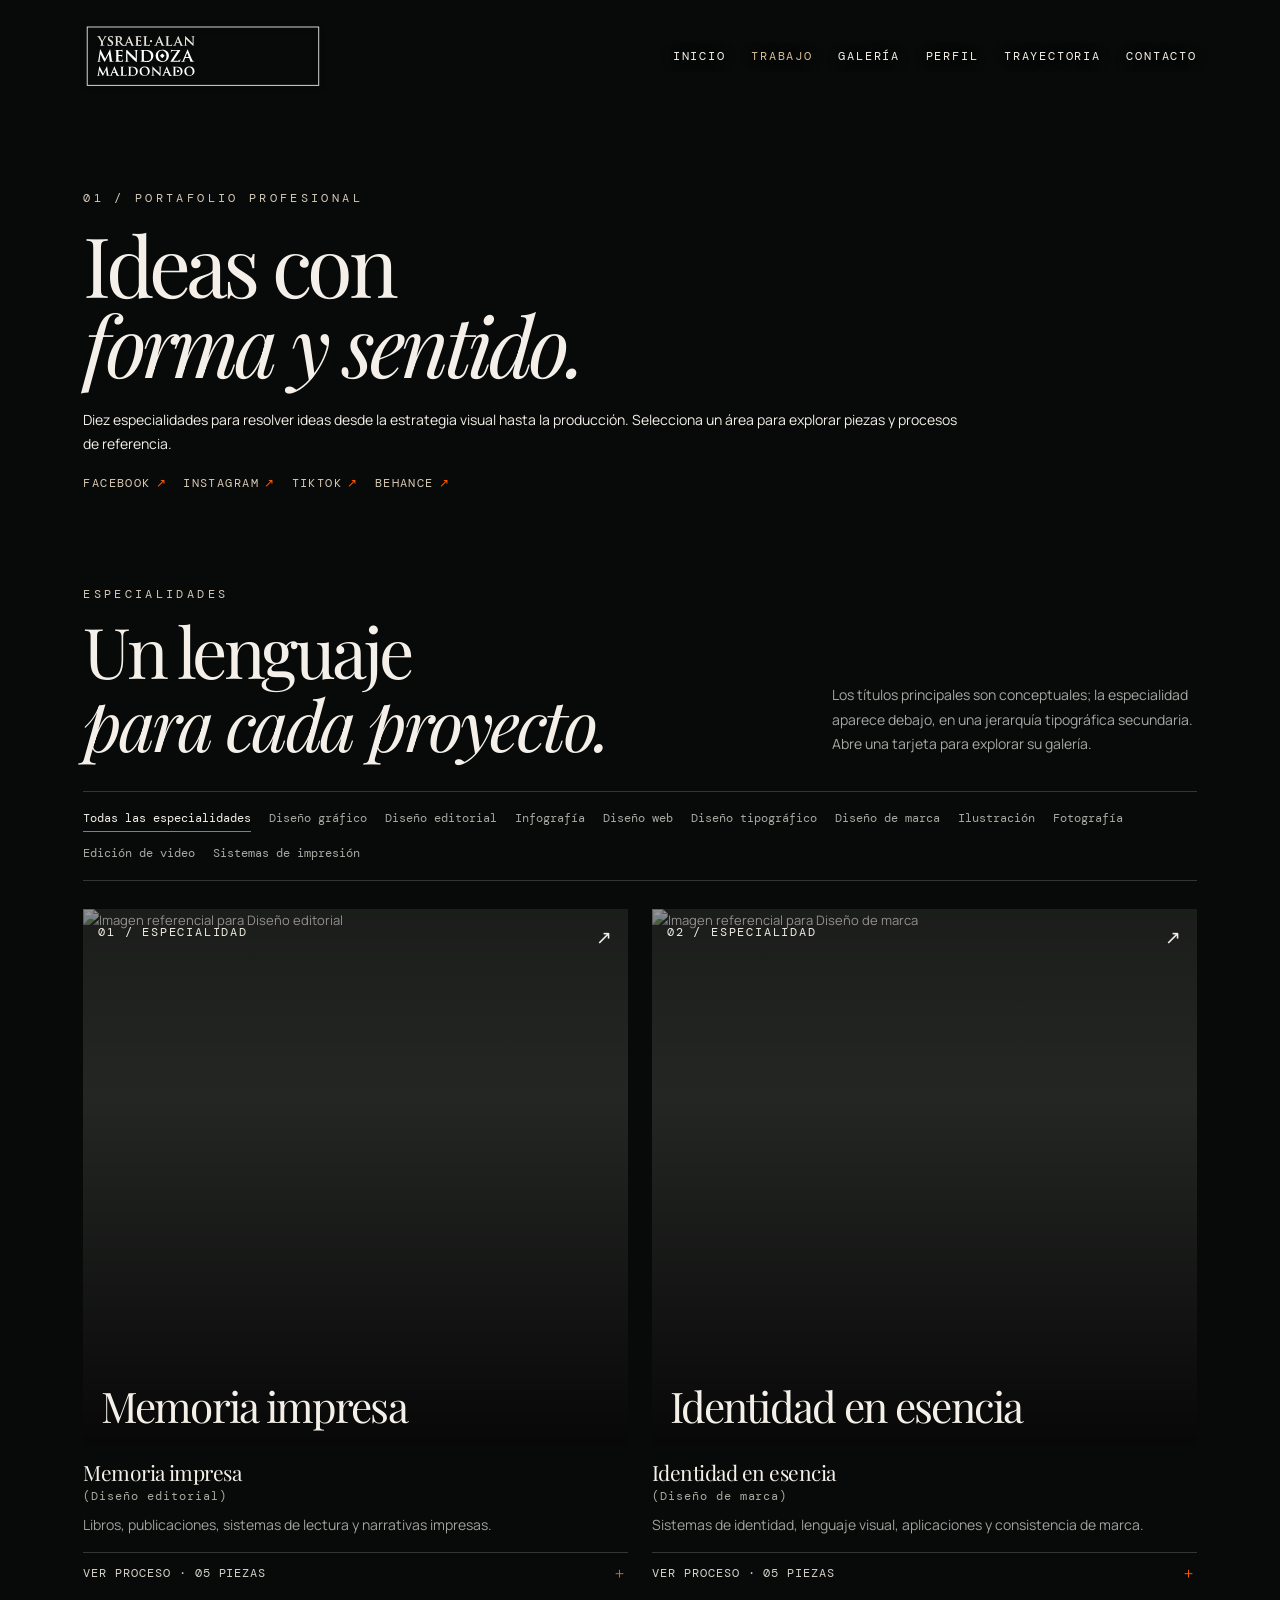
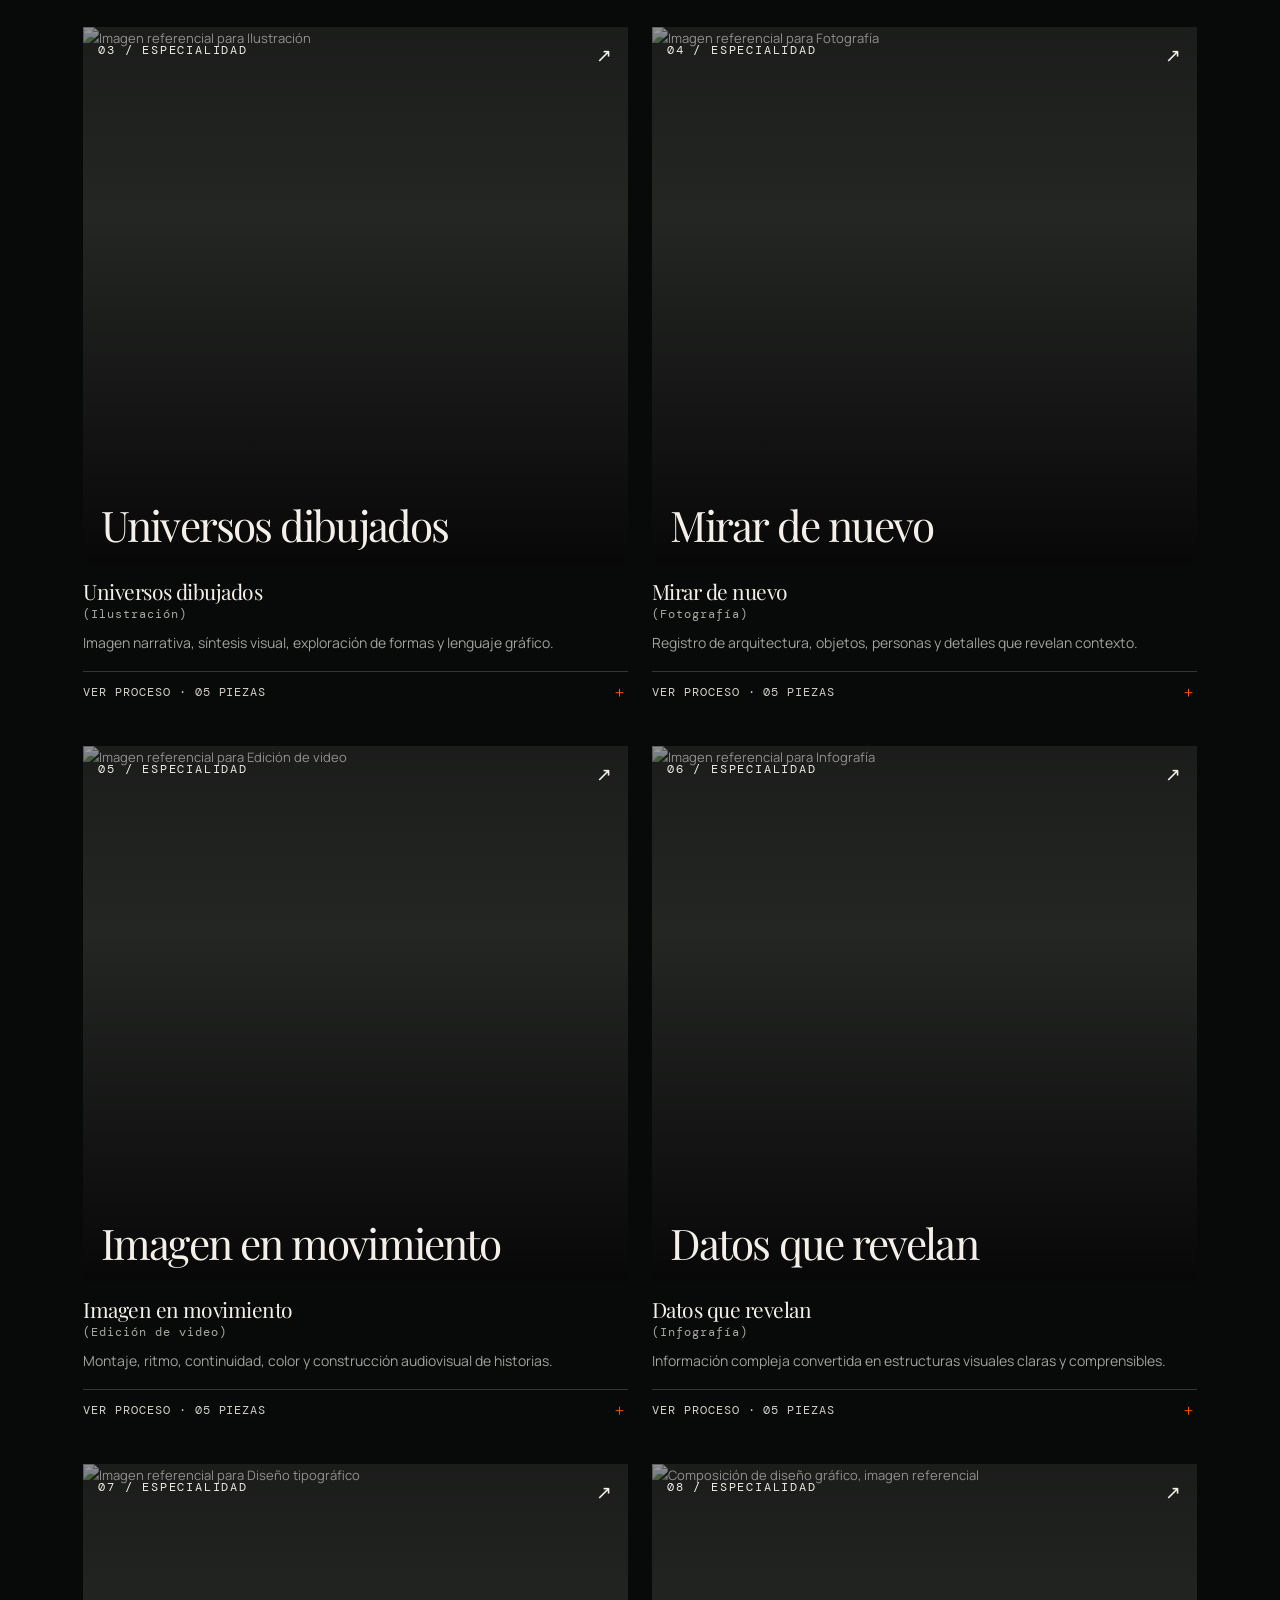
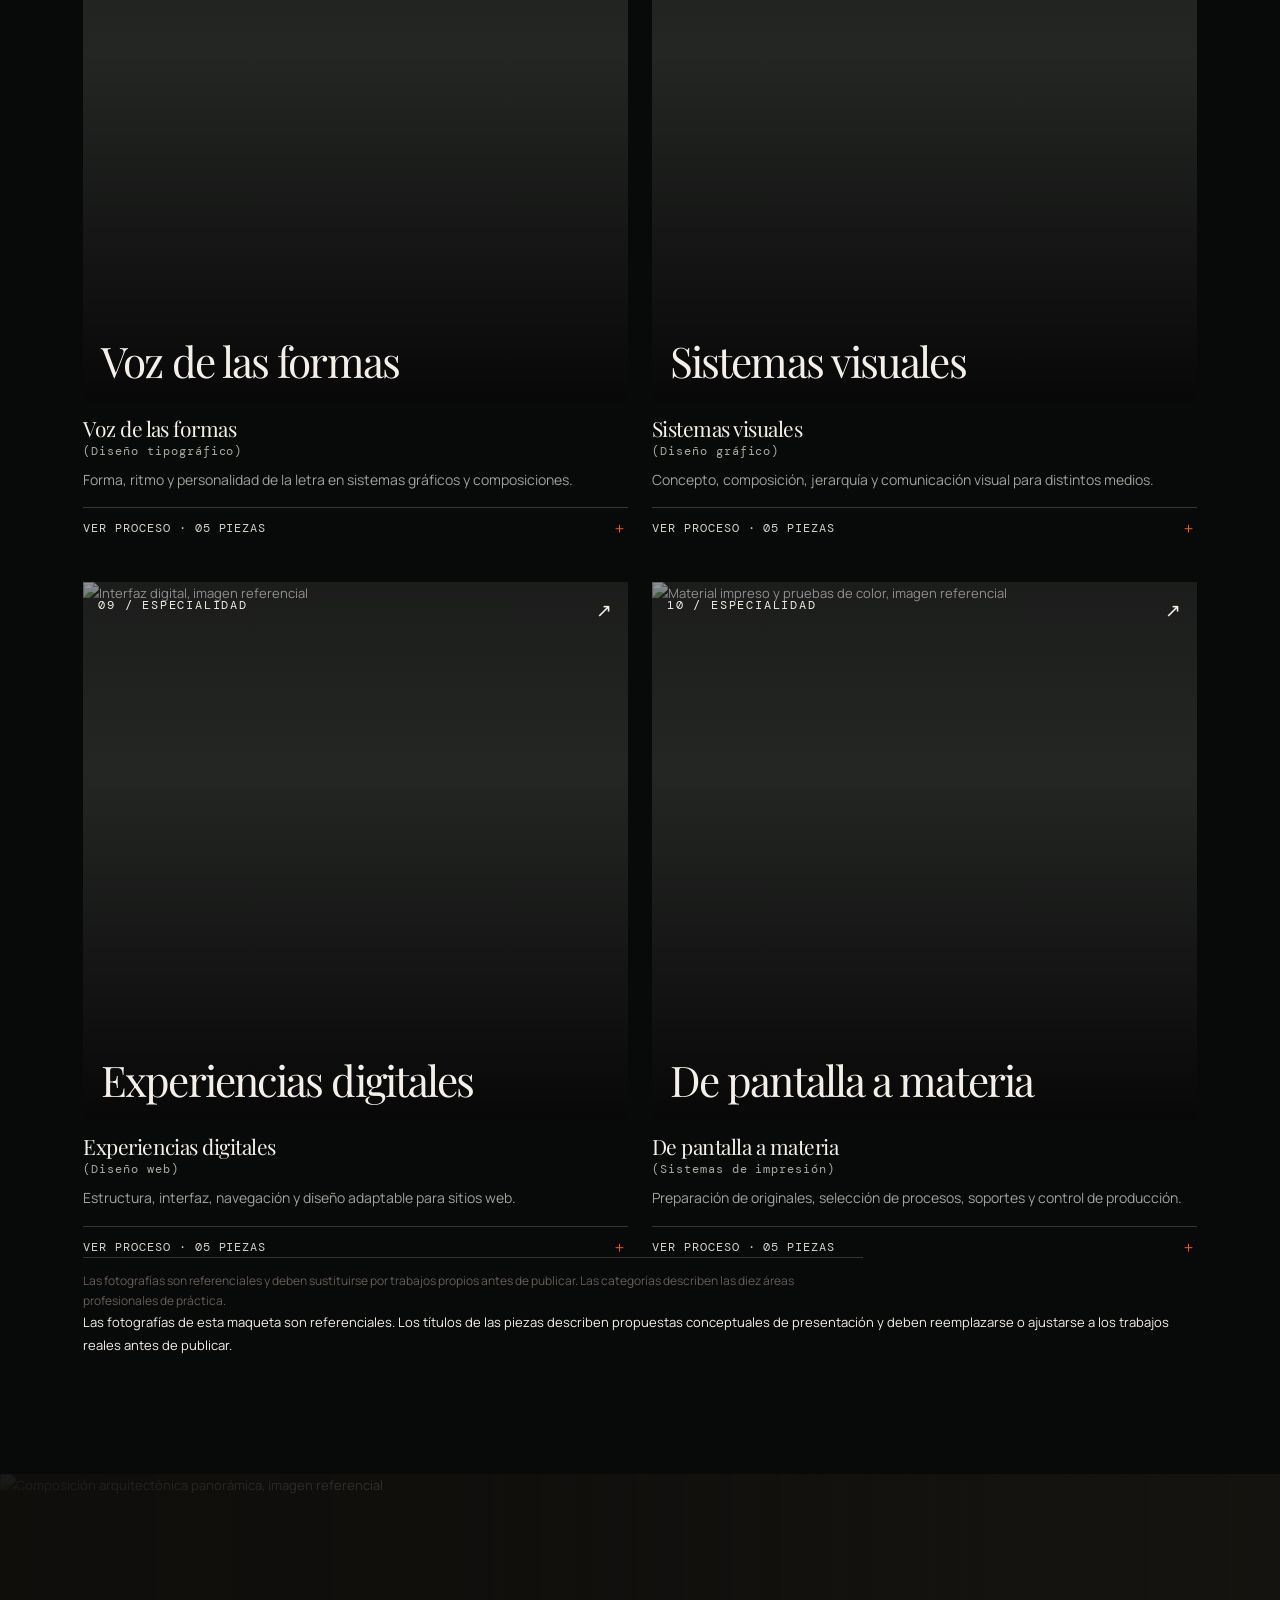
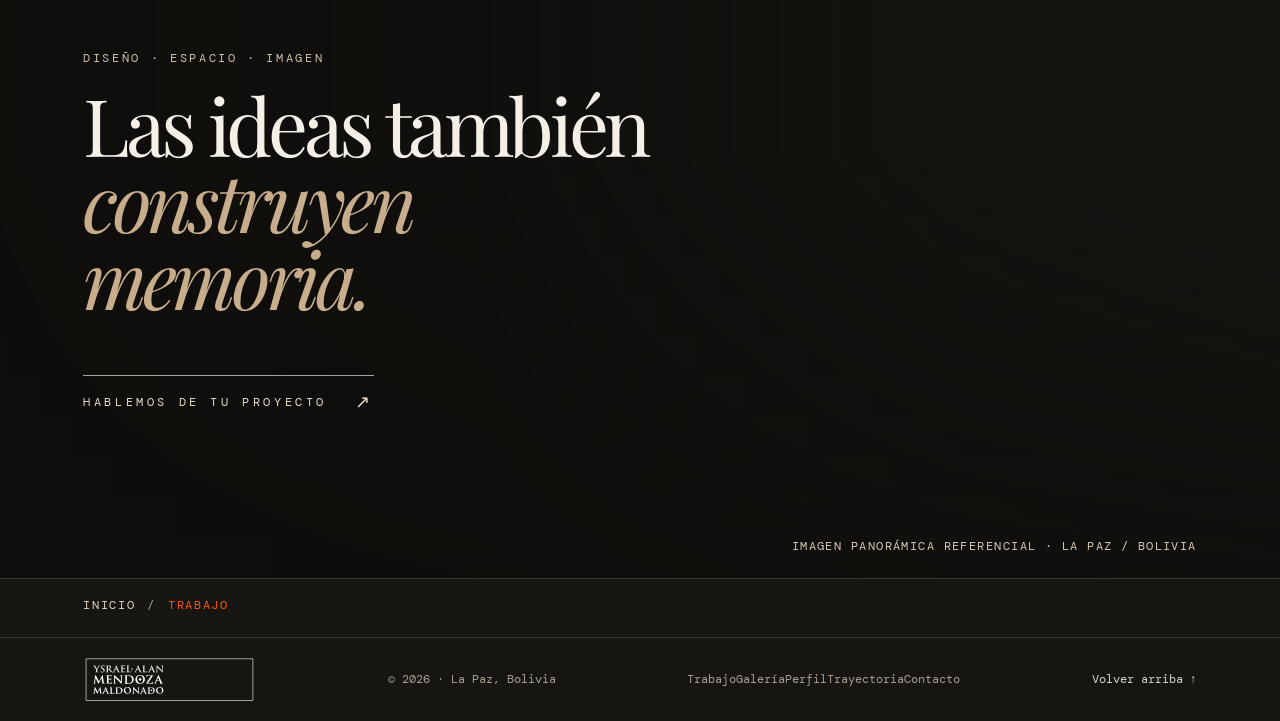
==== trabajo.html @ 1a147d4b "Add files via upload" ====
<!DOCTYPE html>
<html lang="es">
<head>
  <meta charset="UTF-8">
  <meta name="viewport" content="width=device-width, initial-scale=1.0">
  <meta name="description" content="Portafolio de Ysrael Mendoza Maldonado: diseño gráfico, arquitectura, fotografía, patrimonio y docencia.">
  <title>Ysrael Alan Mendoza Maldonado — Trabajo</title>
  <link rel="preconnect" href="https://fonts.googleapis.com">
  <link rel="preconnect" href="https://fonts.gstatic.com" crossorigin>
  <link href="https://fonts.googleapis.com/css2?family=Cinzel:wght@400;500;600&family=DM+Mono:wght@400;500&family=Manrope:wght@400;500;600;700&family=Playfair+Display:ital,wght@0,400;0,500;0,600;1,400;1,500&display=swap" rel="stylesheet">
  <link rel="stylesheet" href="styles.css">
  <script src="script.js" defer></script>
</head>
<body>
  <header class="cabecera-sitio" id="inicio">
    <a class="marca marca-completa logotipo-marca" href="index.html" aria-label="Ysrael Alan Mendoza Maldonado, inicio"><img src="logo-ysrael.svg" alt="Ysrael Alan Mendoza Maldonado"></a>
    <button class="alternar-menu" aria-expanded="false" aria-controls="main-nav" aria-label="Abrir navegación"><span></span><span></span></button>
    <nav class="navegacion-principal" id="main-nav" aria-label="Navegación principal"><a href="index.html">Inicio</a><a href="trabajo.html" aria-current="page">Trabajo</a><a href="galeria.html">Galería</a><a href="perfil.html">Perfil</a><a href="trayectoria.html">Trayectoria</a><a href="contacto.html">Contacto</a></nav>
  </header>
  <main>
    <section class="introduccion-pagina contenedor-seccion introduccion-pagina-trabajo">
      <p class="antetitulo">01 / Portafolio profesional</p>
      <h1>Ideas con<br><em>forma y sentido.</em></h1>
      <p>Diez especialidades para resolver ideas desde la estrategia visual hasta la producción. Selecciona un área para explorar piezas y procesos de referencia.</p>
    <div class="enlaces-sociales" aria-label="Redes sociales">
  <a href="https://www.facebook.com/ys198113" target="_blank" rel="noreferrer" aria-label="Facebook">Facebook <span aria-hidden="true">↗</span></a>
  <a href="https://www.instagram.com/ysraelalan/" target="_blank" rel="noreferrer" aria-label="Instagram">Instagram <span aria-hidden="true">↗</span></a>
  <a href="https://www.tiktok.com/@ysraelalan" target="_blank" rel="noreferrer" aria-label="TikTok">TikTok <span aria-hidden="true">↗</span></a>
  <a href="https://www.behance.net/ysraelmendoza" target="_blank" rel="noreferrer" aria-label="Behance">Behance <span aria-hidden="true">↗</span></a>
</div>
    </section>

    <section class="seccion-especialidades contenedor-seccion" id="especialidades">
      <div class="parte-superior-seccion">
        <div><p class="antetitulo">Especialidades</p><h2>Un lenguaje<br><em>para cada proyecto.</em></h2></div>
        <p class="introduccion-seccion">Los títulos principales son conceptuales; la especialidad aparece debajo, en una jerarquía tipográfica secundaria. Abre una tarjeta para explorar su galería.</p>
      </div>
      <div class="filtros" role="group" aria-label="Filtrar especialidades">
        <button class="boton-filtro activo" data-filter="todos" aria-pressed="true">Todas las especialidades</button>
        <button class="boton-filtro" data-filter="grafico" aria-pressed="false">Diseño gráfico</button>
        <button class="boton-filtro" data-filter="editorial" aria-pressed="false">Diseño editorial</button>
        <button class="boton-filtro" data-filter="infografia" aria-pressed="false">Infografía</button>
        <button class="boton-filtro" data-filter="web" aria-pressed="false">Diseño web</button>
        <button class="boton-filtro" data-filter="tipografia" aria-pressed="false">Diseño tipográfico</button>
        <button class="boton-filtro" data-filter="marca" aria-pressed="false">Diseño de marca</button>
        <button class="boton-filtro" data-filter="ilustracion" aria-pressed="false">Ilustración</button>
        <button class="boton-filtro" data-filter="fotografia" aria-pressed="false">Fotografía</button>
        <button class="boton-filtro" data-filter="video" aria-pressed="false">Edición de video</button>
        <button class="boton-filtro" data-filter="impresion" aria-pressed="false">Sistemas de impresión</button>
      </div>
      <div class="rejilla-especialidades">
      <article class="tarjeta-especialidad" data-specialty="editorial">
        <button class="abrir-especialidad" type="button" data-open-gallery="editorial" aria-haspopup="dialog" aria-label="Abrir galería: Diseño editorial">
          <span class="portada-especialidad"><img src="https://images.unsplash.com/photo-1544947950-fa07a98d237f?auto=format&fit=crop&w=1200&q=85" alt="Imagen referencial para Diseño editorial" loading="lazy"><span class="numero-portada">01 / ESPECIALIDAD</span><span class="flecha-portada" aria-hidden="true">↗</span><span class="concepto-portada">Memoria impresa</span></span>
          <span class="metadatos-tarjeta-especialidad"><span class="titulo-especialidad">Memoria impresa</span><span class="nombre-especialidad">(Diseño editorial)</span><span class="descripcion-especialidad">Libros, publicaciones, sistemas de lectura y narrativas impresas.</span><span class="indicacion-abrir">Ver proceso · 05 piezas <b>＋</b></span></span>
        </button>
      </article>
      <article class="tarjeta-especialidad" data-specialty="marca">
        <button class="abrir-especialidad" type="button" data-open-gallery="marca" aria-haspopup="dialog" aria-label="Abrir galería: Diseño de marca">
          <span class="portada-especialidad"><img src="https://images.unsplash.com/photo-1558655146-d09347e92766?auto=format&fit=crop&w=1200&q=85" alt="Imagen referencial para Diseño de marca" loading="lazy"><span class="numero-portada">02 / ESPECIALIDAD</span><span class="flecha-portada" aria-hidden="true">↗</span><span class="concepto-portada">Identidad en esencia</span></span>
          <span class="metadatos-tarjeta-especialidad"><span class="titulo-especialidad">Identidad en esencia</span><span class="nombre-especialidad">(Diseño de marca)</span><span class="descripcion-especialidad">Sistemas de identidad, lenguaje visual, aplicaciones y consistencia de marca.</span><span class="indicacion-abrir">Ver proceso · 05 piezas <b>＋</b></span></span>
        </button>
      </article>
      <article class="tarjeta-especialidad" data-specialty="ilustracion">
        <button class="abrir-especialidad" type="button" data-open-gallery="ilustracion" aria-haspopup="dialog" aria-label="Abrir galería: Ilustración">
          <span class="portada-especialidad"><img src="https://images.unsplash.com/photo-1513364776144-60967b0f800f?auto=format&fit=crop&w=1200&q=85" alt="Imagen referencial para Ilustración" loading="lazy"><span class="numero-portada">03 / ESPECIALIDAD</span><span class="flecha-portada" aria-hidden="true">↗</span><span class="concepto-portada">Universos dibujados</span></span>
          <span class="metadatos-tarjeta-especialidad"><span class="titulo-especialidad">Universos dibujados</span><span class="nombre-especialidad">(Ilustración)</span><span class="descripcion-especialidad">Imagen narrativa, síntesis visual, exploración de formas y lenguaje gráfico.</span><span class="indicacion-abrir">Ver proceso · 05 piezas <b>＋</b></span></span>
        </button>
      </article>
      <article class="tarjeta-especialidad" data-specialty="fotografia">
        <button class="abrir-especialidad" type="button" data-open-gallery="fotografia" aria-haspopup="dialog" aria-label="Abrir galería: Fotografía">
          <span class="portada-especialidad"><img src="https://images.unsplash.com/photo-1516035069371-29a1b244cc32?auto=format&fit=crop&w=1200&q=85" alt="Imagen referencial para Fotografía" loading="lazy"><span class="numero-portada">04 / ESPECIALIDAD</span><span class="flecha-portada" aria-hidden="true">↗</span><span class="concepto-portada">Mirar de nuevo</span></span>
          <span class="metadatos-tarjeta-especialidad"><span class="titulo-especialidad">Mirar de nuevo</span><span class="nombre-especialidad">(Fotografía)</span><span class="descripcion-especialidad">Registro de arquitectura, objetos, personas y detalles que revelan contexto.</span><span class="indicacion-abrir">Ver proceso · 05 piezas <b>＋</b></span></span>
        </button>
      </article>
      <article class="tarjeta-especialidad" data-specialty="video">
        <button class="abrir-especialidad" type="button" data-open-gallery="video" aria-haspopup="dialog" aria-label="Abrir galería: Edición de video">
          <span class="portada-especialidad"><img src="https://images.unsplash.com/photo-1492619375914-88005aa9e8fb?auto=format&fit=crop&w=1200&q=85" alt="Imagen referencial para Edición de video" loading="lazy"><span class="numero-portada">05 / ESPECIALIDAD</span><span class="flecha-portada" aria-hidden="true">↗</span><span class="concepto-portada">Imagen en movimiento</span></span>
          <span class="metadatos-tarjeta-especialidad"><span class="titulo-especialidad">Imagen en movimiento</span><span class="nombre-especialidad">(Edición de video)</span><span class="descripcion-especialidad">Montaje, ritmo, continuidad, color y construcción audiovisual de historias.</span><span class="indicacion-abrir">Ver proceso · 05 piezas <b>＋</b></span></span>
        </button>
      </article>
      <article class="tarjeta-especialidad" data-specialty="infografia">
        <button class="abrir-especialidad" type="button" data-open-gallery="infografia" aria-haspopup="dialog" aria-label="Abrir galería: Infografía">
          <span class="portada-especialidad"><img src="https://images.unsplash.com/photo-1551288049-bebda4e38f71?auto=format&fit=crop&w=1200&q=85" alt="Imagen referencial para Infografía" loading="lazy"><span class="numero-portada">06 / ESPECIALIDAD</span><span class="flecha-portada" aria-hidden="true">↗</span><span class="concepto-portada">Datos que revelan</span></span>
          <span class="metadatos-tarjeta-especialidad"><span class="titulo-especialidad">Datos que revelan</span><span class="nombre-especialidad">(Infografía)</span><span class="descripcion-especialidad">Información compleja convertida en estructuras visuales claras y comprensibles.</span><span class="indicacion-abrir">Ver proceso · 05 piezas <b>＋</b></span></span>
        </button>
      </article>
      <article class="tarjeta-especialidad" data-specialty="tipografia">
        <button class="abrir-especialidad" type="button" data-open-gallery="tipografia" aria-haspopup="dialog" aria-label="Abrir galería: Diseño tipográfico">
          <span class="portada-especialidad"><img src="https://images.unsplash.com/photo-1509223197845-458d87318791?auto=format&fit=crop&w=1200&q=85" alt="Imagen referencial para Diseño tipográfico" loading="lazy"><span class="numero-portada">07 / ESPECIALIDAD</span><span class="flecha-portada" aria-hidden="true">↗</span><span class="concepto-portada">Voz de las formas</span></span>
          <span class="metadatos-tarjeta-especialidad"><span class="titulo-especialidad">Voz de las formas</span><span class="nombre-especialidad">(Diseño tipográfico)</span><span class="descripcion-especialidad">Forma, ritmo y personalidad de la letra en sistemas gráficos y composiciones.</span><span class="indicacion-abrir">Ver proceso · 05 piezas <b>＋</b></span></span>
        </button>
      </article>
      <article class="tarjeta-especialidad" data-specialty="grafico">
        <button class="abrir-especialidad" type="button" data-open-gallery="grafico" aria-haspopup="dialog" aria-label="Abrir galería: Diseño gráfico">
          <span class="portada-especialidad"><img src="https://images.unsplash.com/photo-1545235617-9465d2a55698?auto=format&fit=crop&w=1200&q=85" alt="Composición de diseño gráfico, imagen referencial" loading="lazy"><span class="numero-portada">08 / ESPECIALIDAD</span><span class="flecha-portada" aria-hidden="true">↗</span><span class="concepto-portada">Sistemas visuales</span></span>
          <span class="metadatos-tarjeta-especialidad"><span class="titulo-especialidad">Sistemas visuales</span><span class="nombre-especialidad">(Diseño gráfico)</span><span class="descripcion-especialidad">Concepto, composición, jerarquía y comunicación visual para distintos medios.</span><span class="indicacion-abrir">Ver proceso · 05 piezas <b>＋</b></span></span>
        </button>
      </article>
      <article class="tarjeta-especialidad" data-specialty="web">
        <button class="abrir-especialidad" type="button" data-open-gallery="web" aria-haspopup="dialog" aria-label="Abrir galería: Diseño web">
          <span class="portada-especialidad"><img src="https://images.unsplash.com/photo-1460925895917-afdab827c52f?auto=format&fit=crop&w=1200&q=85" alt="Interfaz digital, imagen referencial" loading="lazy"><span class="numero-portada">09 / ESPECIALIDAD</span><span class="flecha-portada" aria-hidden="true">↗</span><span class="concepto-portada">Experiencias digitales</span></span>
          <span class="metadatos-tarjeta-especialidad"><span class="titulo-especialidad">Experiencias digitales</span><span class="nombre-especialidad">(Diseño web)</span><span class="descripcion-especialidad">Estructura, interfaz, navegación y diseño adaptable para sitios web.</span><span class="indicacion-abrir">Ver proceso · 05 piezas <b>＋</b></span></span>
        </button>
      </article>
      <article class="tarjeta-especialidad" data-specialty="impresion">
        <button class="abrir-especialidad" type="button" data-open-gallery="impresion" aria-haspopup="dialog" aria-label="Abrir galería: Sistemas de impresión">
          <span class="portada-especialidad"><img src="https://images.unsplash.com/photo-1586075010923-2dd4570fb338?auto=format&fit=crop&w=1200&q=85" alt="Material impreso y pruebas de color, imagen referencial" loading="lazy"><span class="numero-portada">10 / ESPECIALIDAD</span><span class="flecha-portada" aria-hidden="true">↗</span><span class="concepto-portada">De pantalla a materia</span></span>
          <span class="metadatos-tarjeta-especialidad"><span class="titulo-especialidad">De pantalla a materia</span><span class="nombre-especialidad">(Sistemas de impresión)</span><span class="descripcion-especialidad">Preparación de originales, selección de procesos, soportes y control de producción.</span><span class="indicacion-abrir">Ver proceso · 05 piezas <b>＋</b></span></span>
        </button>
      </article>
      </div>
      <p class="nota-pie-seccion">Las fotografías son referenciales y deben sustituirse por trabajos propios antes de publicar. Las categorías describen las diez áreas profesionales de práctica.</p>Las fotografías de esta maqueta son referenciales. Los títulos de las piezas describen propuestas conceptuales de presentación y deben reemplazarse o ajustarse a los trabajos reales antes de publicar.</p>
    </section>

    <div class="ventana-galeria" id="specialty-gallery" role="dialog" aria-modal="true" aria-labelledby="gallery-title" aria-hidden="true" hidden>
      <div class="fondo-galeria" data-close-gallery></div>
      <div class="dialogo-galeria">
        <button class="cerrar-galeria" type="button" data-close-gallery aria-label="Cerrar galería">×</button>
        <div class="cabecera-galeria"><p class="antetitulo" id="gallery-kicker">Especialidad / Proceso</p><h2 id="gallery-title">Título conceptual</h2><p id="gallery-specialty" class="etiqueta-especialidad-galeria">(Especialidad)</p></div>
        <div class="principal-galeria">
          <button class="navegacion-galeria galeria-anterior" type="button" aria-label="Pieza anterior">←</button>
          <figure class="figura-galeria">
            <img id="gallery-image" src="" alt="">
            <figcaption><span id="gallery-step">01 / 05</span><span class="etiqueta-imagen-referencial">Imagen referencial</span></figcaption>
          </figure>
          <button class="navegacion-galeria galeria-siguiente" type="button" aria-label="Pieza siguiente">→</button>
        </div>
        <div class="pie-galeria"><div><h3 id="gallery-item-title"></h3><p id="gallery-item-stage"></p></div><p id="gallery-item-description"></p></div>
        <div class="miniaturas-galeria" id="gallery-thumbnails" aria-label="Seleccionar pieza de galería"></div>
      </div>
    </div>
    <section class="panorama-pie-pagina" aria-label="Cierre visual del portafolio">
      <img src="https://images.unsplash.com/photo-1518005020951-eccb494ad742?auto=format&fit=crop&w=2200&q=90" alt="Composición arquitectónica panorámica, imagen referencial" loading="lazy">
      <div class="velo-panorama-pie"></div>
      <div class="contenido-panorama-pie">
        <p class="antetitulo">Diseño · Espacio · Imagen</p>
        <h2>Las ideas también<br><em>construyen memoria.</em></h2>
        <a href="contacto.html" class="enlace-portada"><span>Hablemos de tu proyecto</span><b>↗</b></a>
      </div>
      <span class="pie-foto-pie-pagina">Imagen panorámica referencial · La Paz / Bolivia</span>
    </section>
<nav class="migas-pan" aria-label="Miga de pan">
    <a href="index.html">Inicio</a><span aria-hidden="true">/</span><span aria-current="page">Trabajo</span>
  </nav>
    <footer class="pie-pagina"><a class="logotipo-pie-pagina" href="index.html" aria-label="Ysrael Alan Mendoza Maldonado, inicio"><img src="logo-ysrael-blanco.svg" alt="Ysrael Alan Mendoza Maldonado"></a><span>© <span id="current-year">2026</span> · La Paz, Bolivia</span><nav aria-label="Enlaces del pie de página"><a href="trabajo.html">Trabajo</a><a href="galeria.html">Galería</a><a href="perfil.html">Perfil</a><a href="trayectoria.html">Trayectoria</a><a href="contacto.html">Contacto</a></nav><a href="#inicio">Volver arriba ↑</a></footer>
  </main>
</body>
</html>
---- styles.css ----
/* Portafolio YM: dirección editorial oscura inspirada en la referencia. */
:root {
  --bg: #080909;
  --panel: #101211;
  --ink: #f4f0e9;
  --muted: #a7a8a3;
  --line: #343633;
  --accent: #ff5900;
  --serif: "Playfair Display", Georgia, serif;
  --sans: "Manrope", Arial, sans-serif;
  --mono: "DM Mono", monospace;
  --gutter: clamp(22px, 5.2vw, 82px);
}
* { box-sizing: border-box; }
html { scroll-behavior: smooth; scroll-padding-top: 82px; }
body { margin: 0; background: var(--bg); color: var(--ink); font: 13px/1.7 var(--sans); }
a { color: inherit; text-decoration: none; }
button { font: inherit; }
::selection { background: var(--ink); color: var(--bg); }
.contenedor-seccion { padding-left: var(--gutter); padding-right: var(--gutter); }
.cabecera-sitio { position: absolute; z-index: 20; top: 0; left: 0; right: 0; min-height: 84px; padding: 0 var(--gutter); display: flex; align-items: center; justify-content: space-between; gap: 30px; color: var(--ink); }
.marca { font: 12px var(--serif); letter-spacing: .28em; white-space: nowrap; }
.marca span { color: #c8c5be; }
.navegacion-principal { display: flex; align-items: center; gap: clamp(22px, 4vw, 55px); }
.navegacion-principal a { font: 12px var(--mono); text-transform: uppercase; letter-spacing: .18em; color: #e3e0da; }
.navegacion-principal a:hover, .enlaces-sociales a:hover { color: var(--accent); }
.alternar-menu { display: none; background: none; border: 0; padding: 8px; }
.alternar-menu span { display: block; width: 23px; height: 1px; background: var(--ink); margin: 5px; }
.portada { min-height: min(850px, 100svh); height: 820px; max-height: 1000px; position: relative; display: flex; align-items: center; padding: 90px var(--gutter) 85px; overflow: hidden; }
.foto-portada, .sombra-portada { position: absolute; inset: 0; }
.foto-portada { background: url("imagenes/Foto_portada.jpg") center 46%/cover no-repeat; filter: saturate(.48); transform: scale(1.015); }
.sombra-portada { background: linear-gradient(90deg, rgba(4,6,7,.88) 0%, rgba(4,6,7,.58) 39%, rgba(4,6,7,.06) 100%), linear-gradient(0deg, rgba(4,6,7,.76), transparent 25%, rgba(4,6,7,.23)); }
.contenido-portada { position: relative; z-index: 1; max-width: 690px; padding-top: 22px; }
.antetitulo { color: #d4c9b9; font: 12px var(--mono); text-transform: uppercase; letter-spacing: .28em; margin: 0 0 20px; }
h1, h2, h3, p { margin-top: 0; }
h1 { font: 400 clamp(56px, 8vw, 108px)/.91 var(--serif); letter-spacing: -.85em; margin: 0 0 28px; }
h1 em, h2 em, .titulo-imagen em { font-weight: 400; }
.introduccion-portada { max-width: 390px; color: #ddc059; font: 18px/2 var(--serif);letter-spacing: .13em;}
.enlace-portada { display: inline-flex; align-items: center; gap: 28px; margin-top: 32px; padding-top: 14px; border-top: 1px solid #a6a39c; font: 12px var(--mono); text-transform: uppercase; letter-spacing: .3em; }
.enlace-portada b { font-size: 18px; font-weight: 400; transition: transform .2s; }
.enlace-portada:hover b { transform: translate(4px, 4px); }
.base-portada { position: absolute; z-index: 1; bottom: 22px; left: var(--gutter); right: var(--gutter); display: flex; justify-content: space-between; gap: 20px; color: #d1cec7; font: 12px var(--mono); text-transform: uppercase; letter-spacing: .13em; }
.seccion-trabajo { padding-top: 105px; padding-bottom: 90px; }
.parte-superior-seccion { display: flex; justify-content: space-between; align-items: end; gap: 35px; margin-bottom: 34px; }
.parte-superior-seccion .antetitulo { margin-bottom: 12px; }
h2 { font: 400 clamp(38px, 5.6vw, 70px)/1.05 var(--serif); letter-spacing: -.05em; margin-bottom: 0; }
.introduccion-seccion { max-width: 365px; color: var(--muted); font-size: 12px; line-height: 1.85; margin-bottom: 4px; }
.filtros { display: flex; flex-wrap: wrap; gap: 8px 23px; border-top: 1px solid var(--line); border-bottom: 1px solid var(--line); padding: 13px 0; margin-bottom: 25px; }
.boton-filtro { color: #a8aaa4; border: 0; border-bottom: 1px solid transparent; background: none; padding: 5px 0; cursor: pointer; font: 12px var(--mono); }
.boton-filtro span { color: #7c7f78; margin-left: 5px; }
.boton-filtro:hover, .boton-filtro.activo { color: var(--ink); border-bottom-color: var(--accent); }
.rejilla-proyectos { display: grid; grid-template-columns: repeat(3, minmax(0, 1fr)); gap: 34px 16px; align-items: start; }
.tarjeta-proyecto { min-width: 0; }
.proyecto-destacado { grid-column: span 2; }
.imagen-proyecto { display: block; height: clamp(310px, 38vw, 490px); position: relative; overflow: hidden; background: #202320; isolation: isolate; }
.proyecto-destacado .imagen-proyecto { height: clamp(380px, 48vw, 590px); }
.imagen-proyecto::after { content: ""; position: absolute; inset: 0; z-index: 0; background: linear-gradient(0deg, rgba(0,0,0,.7), transparent 90%, rgba(87, 87, 87, 0.29)); }
.imagen-proyecto img { position: absolute; z-index: -1; inset: 0; width: 100%; height: 100%; object-fit: cover; filter: saturate(1.2); transition: transform .7s cubic-bezier(.2,.7,.2,1), filter .5s; }
.imagen-proyecto:hover img { transform: scale(1.045); filter: saturate(.85); }
.imagen-indice, .imagen-nota, .titulo-imagen { position: absolute; z-index: 1; }
.imagen-indice { top: 15px; left: 15px; font: 12px var(--mono); letter-spacing: .15em; }
.imagen-nota { top: 14px; right: 13px; padding: 3px 6px; background: #080909b8; color: #d6d4cd; font: 12px var(--mono); letter-spacing: .05em; text-transform: uppercase; }
.titulo-imagen { left: 20px; right: 15px; bottom: 22px; font: 400 clamp(30px, 4vw, 54px)/.98 var(--serif); letter-spacing: -.045em; }
.tarjeta-proyecto:not(.proyecto-destacado) .titulo-imagen { font-size: clamp(27px, 3.1vw, 42px); }
.metadatos-proyecto { display: flex; justify-content: space-between; gap: 12px; padding-top: 13px; }
.metadatos-proyecto h3 { font-size: 12px; font-weight: 600; line-height: 1.5; margin: 0 0 4px; }
.metadatos-proyecto p { color: #969891; font: 12px/1.7 var(--mono); margin: 0; }
.metadatos-proyecto > span { font-size: 17px; color: var(--accent); }
.descripcion-proyecto { max-width: 480px; color: #a6a7a0; font-size: 12px; line-height: 1.8; margin: 10px 0 0; }
.tarjeta-proyecto[hidden] { display: none; }
.nota-pie-seccion { border-top: 1px solid var(--line); padding-top: 13px; margin: 45px 0 0; color: #82847e; font: 12px/1.8 var(--mono); }
.seccion-perfil { display: grid; grid-template-columns: 1fr 1fr; min-height: 560px; background: var(--panel); }
.imagen-perfil { min-height: 540px; position: relative; overflow: hidden; }
.imagen-perfil img { width: 100%; height: 100%; position: absolute; inset: 0; object-fit: cover; filter: grayscale(1) brightness(.72); }
.imagen-perfil::after { content:""; position:absolute; inset:0; background:linear-gradient(0deg,#0809098a,transparent 55%); }
.imagen-perfil span { position:absolute; z-index:1; bottom:22px; left:var(--gutter); font:12px var(--mono); letter-spacing:.2em; }
.texto-perfil { align-self: center; padding: 70px clamp(28px, 7vw, 105px); }
.texto-perfil h2 { margin-bottom: 25px; }
.texto-perfil > p:not(.antetitulo) { color: #b1b2ac; font: 12px/1.9 var(--serif); max-width: 480px; }
.enlace-texto { display: inline-flex; align-items: center; gap: 20px; border-top: 1px solid #777a73; padding-top: 13px; margin-top: 13px; font: 12px var(--mono); text-transform: uppercase; letter-spacing: .2em; }
.enlace-texto span { font-size: 16px; }
.seccion-trayectoria { padding-top: 105px; padding-bottom: 90px; }
.linea-tiempo { border-top: 1px solid var(--line); margin-top: 50px; }
.linea-tiempo article { display: grid; grid-template-columns: .65fr 1.35fr; gap: 28px; padding: 22px 0; border-bottom: 1px solid var(--line); }
.fecha-linea-tiempo { color: #c9b8a2; font: 12px var(--mono); letter-spacing: .08em; padding-top: 5px; }
.linea-tiempo h3 { font: 400 19px var(--serif); margin: 0 0 5px; }
.linea-tiempo p { font-size: 12px; margin: 0 0 4px; color: #d0cec7; }
.linea-tiempo small { display: block; max-width: 610px; color: #92948d; font-size: 12px; line-height: 1.8; }
.credenciales { display: grid; grid-template-columns: .7fr 1.3fr; gap: 30px; padding: 30px; margin-top: 38px; background: #121412; }
.credenciales .antetitulo { margin-bottom: 12px; }
.credenciales h3 { font: 400 29px/1.1 var(--serif); margin: 0; }
.credenciales > p { color: #a7a8a1; font-size: 12px; line-height: 1.9; margin: 0; align-self: center; }
.programas { margin-top: 42px; }
.programas .antetitulo { display: block; margin-bottom: 16px; }
.lista-programas { display: flex; flex-wrap: wrap; gap: 8px; }
.lista-programas span { border: 1px solid #41443f; color: #c4c5be; padding: 7px 10px; font: 12px var(--mono); }
.seccion-contacto { display: grid; grid-template-columns: .7fr 1fr 1fr; gap: clamp(25px, 5vw, 75px); padding: 35px var(--gutter) 45px; border-top: 1px solid var(--line); background: #050606; }
.contact-photo { min-height: 180px; position: relative; overflow: hidden; }
.contact-photo img { position:absolute; inset:0; width:100%; height:100%; object-fit:cover; filter:grayscale(1) brightness(.65); }
.acerca-contacto, .llamada-contacto { padding: 10px 0; }
.seccion-contacto .antetitulo { font-size: 12px; margin-bottom: 15px; }
.seccion-contacto h3 { font: 400 22px/1.2 var(--serif); margin: 0 0 12px; }
.seccion-contacto p:not(.antetitulo) { color: #a1a29b; font: 12px/1.8 var(--serif); }
.boton-contacto { display: flex; justify-content: space-between; align-items: center; max-width: 200px; border: 1px solid #8a8b84; padding: 9px 12px; margin: 16px 0; font: 12px var(--mono); text-transform: uppercase; letter-spacing: .15em; }
.boton-contacto span { font-size: 15px; }
.enlaces-sociales { display: flex; flex-wrap: wrap; gap: 14px; color: #b8b9b2; font: 12px var(--mono); }
.pie-pagina { display: flex; justify-content: space-between; align-items: center; gap: 20px; padding: 18px var(--gutter); border-top: 1px solid #252724; color: #81837c; font: 12px var(--mono); }
.pie-pagina .marca { color: var(--ink); font-size: 12px; }
.pie-pagina > a:last-child { color: #d5d2ca; }
@media (min-width: 1500px) {
  .contenedor-seccion { padding-left: max(var(--gutter), calc((100vw - 1380px)/2)); padding-right: max(var(--gutter), calc((100vw - 1380px)/2)); }
}
@media (max-width: 850px) {
  .rejilla-proyectos { grid-template-columns: repeat(2, minmax(0,1fr)); }
  .proyecto-destacado { grid-column: span 2; }
  .texto-perfil { padding: 55px 32px; }
  .seccion-contacto { grid-template-columns: .7fr 1fr 1fr; gap: 22px; }
}
@media (max-width: 620px) {
  .cabecera-sitio { min-height: 68px; }
  .alternar-menu { display: block; cursor: pointer; }
  .navegacion-principal { display: none; position: absolute; top: 68px; left: 0; right: 0; background: #090a0a; padding: 22px var(--gutter); border-bottom: 1px solid var(--line); flex-direction: column; align-items: flex-start; gap: 20px; }
  .navegacion-principal.abierto { display: flex; }
  .navegacion-principal a { font-size: 12px; }
  .portada { height: 760px; min-height: 92svh; padding-top: 90px; }
  .foto-portada { background-position: -63vh center; }
  .sombra-portada { background: linear-gradient(90deg,rgba(4,6,7,.78),rgba(4,6,7,.24)),linear-gradient(0deg,rgba(4,6,7,.8),transparent 60%); }
  h1 { font-size: clamp(54px, 15vw, 82px); }
  .introduccion-portada { max-width: 310px; }
  .base-portada { font-size: 12px; }
  .base-portada span:last-child { display: none; }
  .seccion-trabajo, .seccion-trayectoria { padding-top: 72px; padding-bottom: 70px; }
  .parte-superior-seccion { display: block; }
  .introduccion-seccion { margin-top: 18px; }
  .filtros { gap: 6px 15px; }
  .rejilla-proyectos { grid-template-columns: 1fr; gap: 32px; }
  .proyecto-destacado { grid-column: auto; }
  .proyecto-destacado .imagen-proyecto, .imagen-proyecto { height: min(105vw, 470px); }
  .seccion-perfil { grid-template-columns: 1fr; }
  .imagen-perfil { min-height: 320px; }
  .texto-perfil { padding: 48px var(--gutter) 55px; }
  .linea-tiempo { margin-top: 32px; }
  .linea-tiempo article { grid-template-columns: 1fr; gap: 8px; padding: 19px 0; }
  .credenciales { grid-template-columns: 1fr; padding: 24px; gap: 18px; }
  .seccion-contacto { grid-template-columns: 1fr 1fr; padding-top: 26px; gap: 22px; }
  .contact-photo { grid-column: 1 / -1; min-height: 200px; }
  .acerca-contacto, .llamada-contacto { padding-top: 5px; }
  .seccion-contacto h3 { font-size: 19px; }
  .pie-pagina { flex-wrap: wrap; }
}
@media (prefers-reduced-motion: reduce) {
  html { scroll-behavior: auto; }
  *, *::before, *::after { transition-duration: .01ms !important; animation-duration: .01ms !important; }
}


/* Ruta de navegación: discreta, persistente y adaptada a las secciones. */
.migas-pan {
  position: absolute;
  z-index: 10;
  top: 84px;
  left: var(--gutter);
  display: flex;
  align-items: center;
  gap: 10px;
  color: #b2b3ad;
  font: 12px var(--mono);
  text-transform: uppercase;
  letter-spacing: .14em;
  pointer-events: none;
}
.migas-pan a { pointer-events: auto; color: #dedbd4; }
.migas-pan a:hover { color: var(--accent); }
.migas-pan [aria-current="page"] { color: var(--accent); }

/* Cinta continua de especialidades. Se pausa al pasar el cursor o recibir el foco. */
.cinta-especialidades {
  overflow: hidden;
  padding: 23px 0 25px;
  border-top: 1px solid var(--line);
  border-bottom: 1px solid var(--line);
  background: #111311;
}
.pista-cinta {
  display: flex;
  width: max-content;
  animation: specialties-scroll 70s linear infinite;
}
.grupo-cinta {
  display: flex;
  flex: 0 0 auto;
  align-items: center;
  gap: clamp(22px, 3.8vw, 58px);
  padding-right: clamp(22px, 3.8vw, 58px);
  white-space: nowrap;
}
.grupo-cinta span {
  font: 400 20px/1.25 var(--serif);
  letter-spacing: -.035em;
  color: #e8e4dc;
}
.grupo-cinta i {
  color: var(--accent);
  font-style: normal;
  font-size: 14px;
}
.cinta-especialidades:hover .pista-cinta,
.cinta-especialidades:focus-within .pista-cinta { animation-play-state: paused; }
@keyframes specialties-scroll {
  from { transform: translateX(0); }
  to { transform: translateX(-50%); }
}

/* Imagen panorámica a todo lo ancho del pie de página. */
.panorama-pie-pagina {
  min-height: clamp(390px, 53vw, 690px);
  position: relative;
  overflow: hidden;
  display: flex;
  align-items: center;
  padding: 70px var(--gutter);
  isolation: isolate;
}
.panorama-pie-pagina > img {
  position: absolute;
  z-index: -2;
  inset: 0;
  width: 100%;
  height: 100%;
  object-fit: cover;
  object-position: center 48%;
  filter: grayscale(.55) brightness(.67);
}
.velo-panorama-pie {
  position: absolute;
  z-index: -1;
  inset: 0;
  background: linear-gradient(90deg, rgba(4,5,5,.82) 0%, rgba(4,5,5,.36) 55%, rgba(4,5,5,.08) 100%),
              linear-gradient(0deg, rgba(4,5,5,.6), transparent 55%);
}
.contenido-panorama-pie { max-width: 760px; }
.contenido-panorama-pie h2 { font-size: clamp(43px, 7vw, 92px); margin-bottom: 20px; }
.pie-foto-pie-pagina {
  position: absolute;
  right: var(--gutter);
  bottom: 20px;
  color: #d0cec7;
  font: 12px var(--mono);
  text-transform: uppercase;
  letter-spacing: .12em;
}
@media (max-width: 620px) {
  .migas-pan { top: 76px; font-size: 12px; }
  .contenido-portada { padding-top: 44px; }
  .cinta-especialidades { padding: 14px 0; }
  .pista-cinta { animation-duration: 70s; }
  .panorama-pie-pagina { min-height: 480px; padding-top: 65px; padding-bottom: 65px; }
  .panorama-pie-pagina > img { object-position: 58% center; }
  .velo-panorama-pie { background: linear-gradient(90deg,rgba(4,5,5,.76),rgba(4,5,5,.2)),linear-gradient(0deg,rgba(4,5,5,.58),transparent 65%); }
  .pie-foto-pie-pagina { left: var(--gutter); right: var(--gutter); line-height: 1.6; }
}
@media (prefers-reduced-motion: reduce) {
  .pista-cinta { animation: none; }
  .grupo-cinta[aria-hidden="true"] { display: none; }
}

/* Página Trabajo: especialidades conceptuales y galerías emergentes. */
.introduccion-pagina-trabajo { padding-bottom: 60px; }
.seccion-especialidades { padding-top: 25px; padding-bottom: 105px; }
.seccion-especialidades .parte-superior-seccion { margin-bottom: 30px; }
.seccion-especialidades .filtros { gap: 8px 18px; margin-bottom: 28px; }
.rejilla-especialidades { display: grid; grid-template-columns: repeat(3, minmax(0, 1fr)); gap: 34px 17px; align-items: start; }
.tarjeta-especialidad { min-width: 0; }
.abrir-especialidad { display: block; width: 100%; padding: 0; border: 0; text-align: left; background: none; color: inherit; cursor: pointer; }
.portada-especialidad { display: block; position: relative; height: clamp(280px, 31vw, 430px); overflow: hidden; background: #242624; isolation: isolate; }
.portada-especialidad::after { content: ""; position: absolute; inset: 0; z-index: 0; background: linear-gradient(0deg, rgba(0,0,0,.8), transparent 65%), linear-gradient(180deg, rgba(0,0,0,.25), transparent 35%); }
.portada-especialidad img { position: absolute; z-index: -1; inset: 0; width: 100%; height: 100%; object-fit: cover; filter: saturate(.55) brightness(.78); transition: transform .65s ease, filter .4s ease; }
.abrir-especialidad:hover .portada-especialidad img, .abrir-especialidad:focus-visible .portada-especialidad img { transform: scale(1.045); filter: saturate(.82) brightness(.88); }
.numero-portada { position: absolute; z-index: 1; top: 15px; left: 15px; color: #f0ece5; font: 12px var(--mono); letter-spacing: .15em; }
.flecha-portada { position: absolute; z-index: 1; right: 16px; top: 12px; font-size: 19px; }
.concepto-portada { position: absolute; z-index: 1; left: 18px; right: 15px; bottom: 19px; font: 400 clamp(27px, 3.3vw, 43px)/1 var(--serif); letter-spacing: -.045em; }
.metadatos-tarjeta-especialidad { display: flex; flex-direction: column; align-items: flex-start; padding-top: 13px; }
.titulo-especialidad { font: 400 21px/1.3 var(--serif); letter-spacing: -.025em; }
.nombre-especialidad { margin-top: 1px; color: #aaa9a1; font: 12px var(--mono); letter-spacing: .08em; }
.descripcion-especialidad { margin-top: 9px; color: #a0a29b; font-size: 12px; line-height: 1.8; }
.indicacion-abrir { width: 100%; display: flex; justify-content: space-between; align-items: center; margin-top: 15px; padding-top: 10px; border-top: 1px solid var(--line); color: #d6d2c9; font: 12px var(--mono); letter-spacing: .08em; text-transform: uppercase; }
.indicacion-abrir b { color: var(--accent); font-size: 15px; font-weight: 400; }
.tarjeta-especialidad[hidden] { display: none; }

/* Ventana emergente / galería superpuesta */
body.gallery-open { overflow: hidden; }
.ventana-galeria { position: fixed; z-index: 100; inset: 0; display: grid; place-items: center; padding: clamp(10px, 3vw, 34px); }
.ventana-galeria[hidden] { display: none; }
.fondo-galeria { position: absolute; inset: 0; background: rgba(0,0,0,.88); backdrop-filter: blur(12px); }
.dialogo-galeria { position: relative; z-index: 1; width: min(1120px, 100%); max-height: min(92vh, 1000px); overflow: auto; padding: clamp(20px, 3vw, 38px); background: #111311; border: 1px solid #393b36; box-shadow: 0 25px 90px #0009; }
.cerrar-galeria { position: absolute; z-index: 2; right: 17px; top: 12px; border: 0; background: transparent; color: var(--ink); font: 32px/1 var(--sans); cursor: pointer; padding: 4px 8px; }
.cabecera-galeria { padding-right: 45px; margin-bottom: 20px; }
.cabecera-galeria .antetitulo { margin-bottom: 9px; }
.cabecera-galeria h2 { font-size: clamp(30px, 4vw, 49px); }
.etiqueta-especialidad-galeria { color: #a7a8a1; font: 12px var(--mono); letter-spacing: .1em; margin: 8px 0 0; }
.principal-galeria { display: grid; grid-template-columns: 42px minmax(0,1fr) 42px; gap: 12px; align-items: center; }
.navegacion-galeria { width: 42px; height: 42px; border: 1px solid #50534b; color: var(--ink); background: #191b19; font-size: 20px; cursor: pointer; }
.navegacion-galeria:hover { background: #2a2d28; }
.figura-galeria { margin: 0; min-width: 0; position: relative; background: #080909; }
.figura-galeria img { display: block; width: 100%; height: clamp(240px, 48vh, 530px); object-fit: cover; filter: saturate(.65); }
.figura-galeria figcaption { display: flex; justify-content: space-between; gap: 12px; padding: 8px 11px; color: #b1b2ab; font: 12px var(--mono); }
.etiqueta-imagen-referencial { color: var(--accent); text-transform: uppercase; letter-spacing: .08em; }
.pie-galeria { display: grid; grid-template-columns: 1fr 1fr; gap: 22px; border-top: 1px solid var(--line); padding-top: 16px; margin-top: 13px; }
.pie-galeria h3 { font: 400 22px var(--serif); margin: 0 0 4px; }
.pie-galeria p { color: #a3a59d; font-size: 12px; line-height: 1.7; margin: 0; }
.miniaturas-galeria { display: flex; gap: 8px; margin-top: 18px; overflow-x: auto; padding-bottom: 4px; }
.gallery-thumb { flex: 0 0 82px; height: 58px; padding: 0; border: 1px solid #484b45; background: #202320; cursor: pointer; opacity: .55; }
.gallery-thumb img { display: block; width: 100%; height: 100%; object-fit: cover; }
.gallery-thumb[aria-current="true"] { opacity: 1; border-color: var(--accent); }
@media (max-width: 900px) {
  .rejilla-especialidades { grid-template-columns: repeat(2, minmax(0,1fr)); }
  .portada-especialidad { height: clamp(290px, 48vw, 440px); }
}
@media (max-width: 620px) {
  .seccion-especialidades { padding-bottom: 70px; }
  .rejilla-especialidades { grid-template-columns: 1fr; gap: 32px; }
  .portada-especialidad { height: min(105vw, 480px); }
  .ventana-galeria { padding: 0; align-items: end; }
  .dialogo-galeria { width: 100%; max-height: 94svh; padding: 22px 16px 18px; border-bottom: 0; }
  .principal-galeria { grid-template-columns: 32px minmax(0,1fr) 32px; gap: 6px; }
  .navegacion-galeria { width: 32px; height: 38px; }
  .figura-galeria img { height: min(43svh, 390px); }
  .pie-galeria { grid-template-columns: 1fr; gap: 8px; }
  .miniaturas-galeria { gap: 6px; }
  .gallery-thumb { flex-basis: 65px; height: 49px; }
}
@media (prefers-reduced-motion: reduce) {
  .portada-especialidad img { transition: none; }
}


/* Corrección: separación entre cabecera, ruta de navegación y títulos. */
.cabecera-sitio {
  position: absolute;
  min-height: 78px;
  height: 78px;
  align-items: center;
}
.migas-pan {
  top: 104px;
  left: var(--gutter);
  z-index: 9;
  min-height: 14px;
}
.introduccion-pagina {
  padding-top: 174px;
  padding-bottom: 64px;
}
.introduccion-pagina .antetitulo {
  margin-bottom: 18px;
}
.introduccion-pagina h1 {
  max-width: 1050px;
  font-size: clamp(50px, 7vw, 92px);
  line-height: .96;
  letter-spacing: -.055em;
  overflow-wrap: normal;
  text-wrap: balance;
  margin: 0 0 24px;
}
.introduccion-pagina > p:not(.antetitulo) {
  max-width: 760px;
  margin-bottom: 0;
  position: relative;
}
.introduccion-pagina-trabajo {
  min-height: 430px;
  padding-top: 174px;
  padding-bottom: 70px;
}
.introduccion-pagina-trabajo h1 {
  max-width: 980px;
}
.introduccion-pagina-trabajo > p:not(.antetitulo) {
  max-width: 880px;
}
@media (min-width: 1200px) {
  .introduccion-pagina-trabajo {
    min-height: 445px;
  }
  .introduccion-pagina h1 {
    font-size: clamp(64px, 6.5vw, 96px);
  }
}
@media (max-width: 850px) {
  .migas-pan { top: 94px; }
  .introduccion-pagina { padding-top: 155px; }
  .introduccion-pagina-trabajo { min-height: auto; padding-top: 155px; padding-bottom: 52px; }
  .introduccion-pagina h1 { font-size: clamp(48px, 9vw, 72px); }
}
@media (max-width: 620px) {
  .cabecera-sitio { height: 68px; min-height: 68px; }
  .migas-pan { top: 82px; }
  .introduccion-pagina { padding-top: 132px; padding-bottom: 42px; }
  .introduccion-pagina-trabajo { min-height: auto; padding-top: 132px; padding-bottom: 42px; }
  .introduccion-pagina h1 { font-size: clamp(43px, 12.5vw, 64px); line-height: .98; margin-bottom: 19px; }
  .introduccion-pagina .antetitulo { margin-bottom: 14px; }
}


/* Redes sociales del pie de página */
.enlaces-sociales {
  display: flex;
  flex-wrap: wrap;
  align-items: center;
  gap: 10px 16px;
  margin-top: 18px;
}
.enlaces-sociales a {
  display: inline-flex;
  align-items: center;
  gap: 5px;
  color: #c6c5bd;
  font: 12px var(--mono);
  text-transform: uppercase;
  letter-spacing: .12em;
  transition: color .2s ease;
}
.enlaces-sociales a span {
  color: var(--accent);
  font-size: 12px;
}
.enlaces-sociales a:hover,
.enlaces-sociales a:focus-visible {
  color: var(--ink);
}
.enlaces-sociales a:focus-visible {
  outline: 1px solid var(--accent);
  outline-offset: 4px;
}


/* Ajustes de identidad: nombre, lema, navegación y legibilidad */
.navegacion-principal a { font-size: 12px; letter-spacing: .15em; }
.marca { font-size: 13px; }
.hero-name {
  display: flex;
  flex-direction: column;
  align-items: flex-start;
  font: 400 clamp(58px, 8.2vw, 112px)/.86 var(--serif);
  letter-spacing: -.065em;
  margin: 0 0 23px;
  max-width: 100%;
}
.hero-name span { display: block; }
.hero-name .name-primary { color: var(--ink); font-size: 1.08em; }
.hero-name .name-middle { color: var(--ink); }
.hero-name .name-last { color: var(--accent); font-size: 12px; letter-spacing: -.045em; }
.lema-portada {
  font: 500 clamp(22px, 2.7vw, 34px)/1.2 var(--sans);
  color: var(--ink);
  margin: 0 0 15px;
  letter-spacing: -.04em;
}
.lema-portada em { color: var(--accent); font-family: var(--serif); font-weight: 400; }
.introduccion-portada .introduccion-mono-capital{ max-width: 610px; font-size: 14px; line-height: 1.2; }
.foto-portada { animation: hero-slow-zoom 32s ease-in-out infinite alternate; transform-origin: center; }
.panorama-pie-pagina > img { animation: footer-slow-zoom 38s ease-in-out infinite alternate; transform-origin: center; }
@keyframes hero-slow-zoom {
  from { transform: scale(1.015); }
  to { transform: scale(1.12); }
}
@keyframes footer-slow-zoom {
  from { transform: scale(1.02); }
  to { transform: scale(1.10); }
}

/* Tipografía de lectura: mínimo 14 px en textos de apoyo; microetiquetas se conservan como metadatos */
.introduccion-portada, .introduccion-seccion, .descripcion-proyecto, .metadatos-proyecto p,
.introduccion-pagina > p:not(.antetitulo), .seccion-contacto p:not(.antetitulo),
.credenciales > p, .linea-tiempo p, .linea-tiempo small,
.descripcion-especialidad, .pie-galeria p, .experimental-piece p {
  font-size: max(14px, 1em);
  line-height: 1.75;
}
.linea-tiempo {
  position: relative;
  border-top: 0;
  margin-top: 48px;
  padding-left: 34px;
}
.linea-tiempo::before {
  content: "";
  position: absolute;
  left: 7px;
  top: 7px;
  bottom: 7px;
  width: 1px;
  background: linear-gradient(to bottom, var(--accent), rgba(201,184,162,.12));
}
.linea-tiempo article {
  position: relative;
  display: grid;
  grid-template-columns: minmax(150px, .45fr) minmax(0, 1.55fr);
  gap: 26px;
  padding: 0 0 34px;
  margin: 0 0 26px;
  border-bottom: 1px solid var(--line);
}
.linea-tiempo article::before {
  content: "";
  position: absolute;
  left: -32px;
  top: 7px;
  width: 8px;
  height: 8px;
  border-radius: 50%;
  background: var(--accent);
  box-shadow: 0 0 0 5px #0b0c0c;
}
.fecha-linea-tiempo { font-size: 12px; letter-spacing: .12em; color: var(--accent); }
.linea-tiempo h3 { font-size: clamp(21px, 2.2vw, 27px); margin-bottom: 8px; }
.linea-tiempo p { color: #dedbd4; margin-bottom: 6px; }
.linea-tiempo small { display: block; max-width: 700px; color: #a7a8a1; }

/* Galería experimental */
.galeria-experimental { padding-top: 25px; padding-bottom: 100px; }
.experimental-grid { display: grid; grid-template-columns: 1.1fr .9fr .9fr; grid-auto-rows: 245px; gap: 16px; margin: 35px 0 25px; }
.experimental-piece { position: relative; min-width: 0; min-height: 0; overflow: hidden; background: #1b1d1a; isolation: isolate; }
.experimental-piece::after { content: ""; position: absolute; inset: 0; z-index: 0; background: linear-gradient(0deg, rgba(0,0,0,.82), transparent 65%); }
.experimental-piece img { position: absolute; z-index: -1; inset: 0; width: 100%; height: 100%; object-fit: cover; filter: saturate(.55) brightness(.78); transition: transform .8s ease, filter .4s ease; }
.experimental-piece:hover img { transform: scale(1.05); filter: saturate(.85) brightness(.9); }
.experimental-piece > div { position: absolute; z-index: 1; left: 20px; right: 18px; bottom: 19px; }
.experimental-piece span { color: var(--accent); font: 12px var(--mono); letter-spacing: .12em; }
.experimental-piece h3 { margin: 9px 0 3px; font: 400 clamp(24px, 2.7vw, 34px)/1.1 var(--serif); }
.experimental-piece p { color: #dedbd4; margin: 0; }
.experimental-piece.piece-tall { grid-row: span 2; }
.experimental-piece.piece-wide { grid-column: span 2; }

/* Movimiento reducido: desactivar zooms y transiciones si así lo solicita el sistema */
@media (prefers-reduced-motion: reduce) {
  .foto-portada, .panorama-pie-pagina > img { animation: none !important; }
  .experimental-piece img { transition: none; }
}
@media (max-width: 900px) {
  .navegacion-principal { gap: 18px; }
  .navegacion-principal a { font-size: 12px; }
  .hero-name { font-size: clamp(55px, 10vw, 84px); }
  .experimental-grid { grid-template-columns: repeat(2, minmax(0,1fr)); grid-auto-rows: 230px; }
  .experimental-piece.piece-tall { grid-row: span 1; }
  .experimental-piece.piece-wide { grid-column: span 2; }
}
@media (max-width: 620px) {
  .navegacion-principal a { font-size: 12px; }
  .hero-name { font-size: clamp(48px, 14vw, 72px); line-height: .9; }
  .hero-name .name-primary { font-size: 1em; }
  .hero-name .name-last { font-size: 12px; }
  .lema-portada { font-size: 24px; }
  .experimental-grid { grid-template-columns: 1fr; grid-auto-rows: 300px; }
  .experimental-piece.piece-wide { grid-column: auto; }
  .linea-tiempo { padding-left: 28px; }
  .linea-tiempo article { grid-template-columns: 1fr; gap: 8px; padding-bottom: 25px; }
  .linea-tiempo article::before { left: -26px; }
  .fecha-linea-tiempo { padding-top: 0; }
}


/* Logotipo completo y compacto */
.marca-completa { display: flex !important; flex-direction: column; gap: 2px; align-items: flex-start; font: 500 12px/1.1 var(--mono) !important; letter-spacing: .15em; text-transform: uppercase; white-space: nowrap; }
.marca-completa span:first-child { color: var(--ink); }
.marca-completa span:last-child { color: var(--accent); font-size: 12px; letter-spacing: .19em; }
.cabecera-sitio { z-index: 30; }

/* Frase icónica como protagonista; el nombre queda en el logotipo */
.portada-iconica { max-width: 780px; font: 400 clamp(50px, 7.1vw, 94px)/.94 var(--serif); letter-spacing: -.06em; margin: 0 0 25px; }
.portada-iconica em { color: var(--accent); }
.contenido-portada { max-width: 850px; }
.introduccion-portada { font-size: 14px; max-width: 560px; }
.foto-portada { animation: hero-image-drift 12s ease-in-out infinite alternate !important; will-change: transform; }
@keyframes hero-image-drift {
  0% { transform: scale(1.02) translate3d(0,0,0); }
  100% { transform: scale(1.16) translate3d(-1.1%, .6%, 0); }
}
.panorama-pie-pagina > img { animation: footer-image-drift 1  4s ease-in-out infinite alternate !important; will-change: transform; }
@keyframes footer-image-drift {
  0% { transform: scale(1.02); }
  100% { transform: scale(1.14); }
}

/* Retrato vertical: reemplazar el bloque por una foto propia cuando esté disponible */
.retrato-perfil { min-height: 620px; background: #171916; }
.marcador-retrato { position: absolute; inset: 0; display: flex; flex-direction: column; justify-content: flex-end; align-items: flex-start; padding: clamp(24px, 5vw, 60px); background: linear-gradient(145deg,#252824 0%,#111311 55%,#37372f 100%); }
.marcador-retrato::before { content: ""; position: absolute; width: 68%; height: 82%; top: 7%; left: 16%; border: 1px solid rgba(201,184,162,.42); background: linear-gradient(160deg,rgba(201,184,162,.1),transparent 48%), repeating-linear-gradient(0deg,transparent 0 38px,rgba(255,255,255,.035) 39px 40px); }
.marca-retrato { position: relative; color: var(--accent); font: 12px var(--mono); letter-spacing: .18em; margin-bottom: auto; }
.marcador-retrato strong { position: relative; font: 400 clamp(32px,4vw,54px)/.98 var(--serif); color: var(--ink); }
.marcador-retrato strong em { color: var(--accent); }
.marcador-retrato small { position: relative; margin-top: 18px; color: #b7b5ad; font: 12px var(--mono); letter-spacing: .15em; }
.imagen-perfil > span { z-index: 2; }

/* Contacto telefónico y WhatsApp */
.telefono-contacto { display: flex; flex-direction: column; gap: 5px; margin: 17px 0 !important; }
.telefono-contacto span { color: var(--accent); font: 12px var(--mono); letter-spacing: .12em; text-transform: uppercase; }
.telefono-contacto a { color: var(--ink); font: 500 18px var(--sans); }
.boton-whatsapp { border-color: var(--accent); }

/* Mosaico experimental y lightbox grande */
.mosaico-arte { display: grid; grid-template-columns: repeat(12,minmax(0,1fr)); grid-auto-rows: clamp(80px, 8.8vw, 130px); gap: 12px; margin: 36px 0 24px; }
.mosaico-tesela { position: relative; grid-column: span 4; grid-row: span 3; overflow: hidden; border: 0; padding: 0; background: #191b18; color: var(--ink); text-align: left; cursor: zoom-in; isolation: isolate; }
.tesela-arte-01 { grid-column: span 5; grid-row: span 4; }
.tesela-arte-02 { grid-column: span 3; grid-row: span 3; }
.tesela-arte-03 { grid-column: span 4; grid-row: span 3; }
.tesela-arte-04 { grid-column: span 3; grid-row: span 3; }
.tesela-arte-05 { grid-column: span 4; grid-row: span 4; }
.tesela-arte-06 { grid-column: span 5; grid-row: span 3; }
.tesela-arte-07 { grid-column: span 4; grid-row: span 3; }
.tesela-arte-08 { grid-column: span 3; grid-row: span 3; }
.tesela-arte-09 { grid-column: span 4; grid-row: span 3; }
.tesela-arte-10 { grid-column: span 5; grid-row: span 3; }
.mosaico-tesela::after { content:""; position:absolute; z-index:0; inset:0; background:linear-gradient(0deg,rgba(0,0,0,.8),transparent 55%); }
.mosaico-tesela img { position:absolute; z-index:-1; inset:0; width:100%; height:100%; object-fit:cover; filter:saturate(.62) brightness(.8); transition:transform .7s ease,filter .5s ease; }
.mosaico-tesela:hover img,.mosaico-tesela:focus-visible img { transform:scale(1.07); filter:saturate(.95) brightness(.95); }
.indice-arte,.titulo-arte,.abrir-arte { position:absolute; z-index:1; }
.indice-arte { top:14px; left:15px; color:#e1d8ca; font:12px var(--mono); letter-spacing:.13em; }
.titulo-arte { left:17px; right:35px; bottom:17px; font:400 clamp(20px,2.4vw,34px)/1 var(--serif); }
.abrir-arte { right:15px; bottom:15px; font-size:20px; color:var(--accent); }
.visor-arte[hidden] { display:none; }
.visor-arte { position:fixed; z-index:1000; inset:0; display:grid; place-items:center; padding:clamp(8px,2vw,24px); }
.fondo-visor-arte { position:absolute; inset:0; border:0; background:rgba(3,4,4,.94); backdrop-filter:blur(12px); cursor:zoom-out; }
.panel-visor-arte { position:relative; z-index:1; width:min(1500px,100%); height:min(94vh,1100px); display:flex; flex-direction:column; background:#0d0f0e; border:1px solid #3b3d37; padding:clamp(14px,2vw,28px); }
.cerrar-visor-arte { position:absolute; right:16px; top:10px; z-index:3; border:0; background:transparent; color:var(--ink); font-size:34px; cursor:pointer; }
.cabecera-visor-arte { display:flex; justify-content:space-between; gap:15px; padding:0 48px 14px 0; color:var(--accent); font:12px var(--mono); letter-spacing:.13em; }
.escenario-visor-arte { display:grid; grid-template-columns:46px minmax(0,1fr) 46px; align-items:center; gap:12px; flex:1; min-height:0; }
.escenario-visor-arte > img { width:100%; height:100%; max-height:calc(94vh - 220px); object-fit:contain; background:#080909; }
.navegacion-visor-arte { width:42px; height:42px; border:1px solid #55574f; background:#191b19; color:var(--ink); font-size:22px; cursor:pointer; }
.pie-visor-arte { display:flex; align-items:end; justify-content:space-between; gap:20px; padding:15px 0 12px; border-bottom:1px solid #33352f; }
.pie-visor-arte h2 { margin:0 0 4px; font:400 clamp(24px,3vw,38px)/1 var(--serif); }
.pie-visor-arte p { margin:0; color:#a8aaa3; font-size:14px; }
.pie-visor-arte > span { color:var(--accent); font:12px/1.7 var(--mono); letter-spacing:.12em; text-align:right; }
.miniaturas-visor-arte { display:flex; gap:7px; overflow-x:auto; padding-top:12px; }
.art-thumb { flex:0 0 64px; height:44px; border:1px solid #4b4d46; padding:0; background:#20221f; opacity:.55; cursor:pointer; }
.art-thumb[aria-current="true"] { opacity:1; border-color:var(--accent); }
.art-thumb img { width:100%; height:100%; object-fit:cover; }
body.visor-arte-abierto { overflow:hidden; }
@media (max-width:900px) {
  .mosaico-arte { grid-template-columns:repeat(6,minmax(0,1fr)); grid-auto-rows:90px; }
  .tesela-arte-01,.tesela-arte-06,.tesela-arte-10 { grid-column:span 6; grid-row:span 3; }
  .tesela-arte-02,.tesela-arte-04,.tesela-arte-08 { grid-column:span 3; grid-row:span 3; }
  .tesela-arte-03,.tesela-arte-05,.tesela-arte-07,.tesela-arte-09 { grid-column:span 3; grid-row:span 3; }
}
@media (max-width:620px) {
  .marca-completa { font-size:12px !important; }
  .marca-completa span:last-child { font-size:12px; }
  .portada-iconica { font-size:clamp(43px,12vw,68px); }
  .mosaico-arte { grid-template-columns:repeat(2,minmax(0,1fr)); grid-auto-rows:120px; gap:8px; }
  .mosaico-tesela,.tesela-arte-01,.tesela-arte-02,.tesela-arte-03,.tesela-arte-04,.tesela-arte-05,.tesela-arte-06,.tesela-arte-07,.tesela-arte-08,.tesela-arte-09,.tesela-arte-10 { grid-column:span 1; grid-row:span 2; }
  .tesela-arte-01,.tesela-arte-06 { grid-column:span 2; grid-row:span 3; }
  .visor-arte { padding:0; }
  .panel-visor-arte { height:100svh; border:0; padding:18px 10px 12px; }
  .escenario-visor-arte { grid-template-columns:30px minmax(0,1fr) 30px; gap:5px; }
  .navegacion-visor-arte { width:30px; height:36px; }
  .escenario-visor-arte > img { max-height:calc(100svh - 230px); }
  .cabecera-visor-arte { font-size:12px; }
  .pie-visor-arte { align-items:start; }
  .pie-visor-arte > span { display:none; }
}
@media (prefers-reduced-motion:reduce) {
  .foto-portada,.panorama-pie-pagina > img { animation:none !important; }
  .mosaico-tesela img { transition:none; }
}


/* Ajustes de identidad: logotipo de inspiración Trajan Pro */

/* Logotipo: inscripción clásica romana inspirada en Trajan Pro */
.marca-completa {
  display:flex !important; flex-direction:column; align-items:flex-start; gap:3px;
  font-family:"Cinzel","Trajan Pro","Times New Roman",serif !important;
  font-size:14px !important; font-weight:500 !important; line-height:1.12 !important;
  letter-spacing:.17em !important; text-transform:uppercase; white-space:nowrap;
}
.marca-completa span:first-child { color:var(--ink); font-size:1.06em; letter-spacing:.19em; }
.marca-completa span:last-child { color:var(--accent); font-size:12px; letter-spacing:.22em; }


/* La frase del inicio condensa diseño de autor, concepto y memoria */
.portada-iconica { max-width: 820px; font-size:clamp(48px,6.7vw,88px); line-height:.98; }
.portada-iconica em { font-style:italic; }

/* Galería editorial inspirada en el mosaico de referencia */
.galeria-experimental {
  background:#e5e1de;
  color:#292725;
  padding:clamp(28px,3vw,48px) var(--gutter) clamp(45px,5vw,72px);
}
.introduccion-pagina-galeria {
  background:#e5e1de;
  color:#292725;
  padding-top:clamp(65px,8vw,110px);
  padding-bottom:clamp(30px,4vw,50px);
}
.introduccion-pagina-galeria .antetitulo,
.galeria-experimental .antetitulo { color:#756a60; }
.introduccion-pagina-galeria > p:last-child,
.galeria-experimental .introduccion-seccion { color:#90867d; }
.galeria-experimental .parte-superior-seccion {
  display:flex; justify-content:space-between; align-items:end; gap:35px;
  padding:0 0 22px; border-bottom:1px solid #c6bfba;
}
.galeria-experimental .parte-superior-seccion h2 {
  font:400 clamp(34px,4.5vw,58px)/.98 var(--serif);
  letter-spacing:-.045em; margin:0;
}
.galeria-experimental .parte-superior-seccion h2 em { color:#897563; }
.galeria-experimental .introduccion-seccion { max-width:360px; font:13px/1.7 var(--mono); margin:0; }
.mosaico-arte {
  display:grid;
  grid-template-columns:repeat(12,minmax(0,1fr));
  grid-template-rows:repeat(3, minmax(180px, 22vw));
  gap:14px;
  margin:22px 0 20px;
}
.mosaico-tesela {
  border:0; border-radius:0; color:#2a2927; background:#fff;
  box-shadow:none; isolation:isolate;
}
.mosaico-tesela::after { background:linear-gradient(0deg,rgba(0,0,0,.5),transparent 45%); }
.mosaico-tesela img { filter:saturate(.82) brightness(.95); }
.mosaico-tesela:hover img,.mosaico-tesela:focus-visible img { filter:saturate(1) brightness(1); }
.tesela-arte-01 { grid-column:4 / 10; grid-row:1 / 2; }
.tesela-arte-02 { grid-column:1 / 4; grid-row:1 / 2; }
.tesela-arte-03 { grid-column:10 / 13; grid-row:1 / 2; }
.tesela-arte-04 { grid-column:1 / 5; grid-row:2 / 3; }
.tesela-arte-05 { grid-column:5 / 7; grid-row:2 / 3; }
.tesela-arte-06 { grid-column:7 / 13; grid-row:2 / 3; }
.tesela-arte-07 { grid-column:1 / 4; grid-row:3 / 4; }
.tesela-arte-08 { grid-column:4 / 8; grid-row:3 / 4; }
.tesela-arte-09 { grid-column:8 / 11; grid-row:3 / 4; }
.tesela-arte-10 { grid-column:11 / 13; grid-row:3 / 4; }
.indice-arte {
  top:12px; left:13px; padding:5px 7px;
  color:#f6f3ed; background:rgba(27,25,23,.62);
  font-size:12px; letter-spacing:.14em;
}
.titulo-arte {
  left:14px; right:35px; bottom:15px;
  color:#fff; font:600 clamp(15px,1.5vw,22px)/1.1 var(--sans);
  letter-spacing:.025em; text-transform:uppercase;
}
.abrir-arte { color:#fff; right:13px; bottom:13px; }
.nota-pie-seccion {
  max-width:780px; margin:0; color:#665e57;
  font:12px/1.7 var(--sans);
}
@media (max-width:900px) {
  .marca-completa { font-size:13px !important; }
  .mosaico-arte { grid-template-rows:repeat(4,minmax(160px,26vw)); gap:10px; }
  .tesela-arte-01 { grid-column:4 / 10; grid-row:1 / 2; }
  .tesela-arte-02 { grid-column:1 / 4; grid-row:1 / 2; }
  .tesela-arte-03 { grid-column:10 / 13; grid-row:1 / 2; }
  .tesela-arte-04 { grid-column:1 / 5; grid-row:2 / 3; }
  .tesela-arte-05 { grid-column:5 / 8; grid-row:2 / 3; }
  .tesela-arte-06 { grid-column:8 / 13; grid-row:2 / 3; }
  .tesela-arte-07 { grid-column:1 / 5; grid-row:3 / 4; }
  .tesela-arte-08 { grid-column:5 / 9; grid-row:3 / 4; }
  .tesela-arte-09 { grid-column:9 / 13; grid-row:3 / 4; }
  .tesela-arte-10 { grid-column:1 / 13; grid-row:4 / 5; }
}
@media (max-width:620px) {
  .marca-completa { font-size:12px !important; letter-spacing:.12em !important; }
  .marca-completa span:last-child { font-size:12px; }
  .galeria-experimental { padding-left:12px; padding-right:12px; }
  .galeria-experimental .parte-superior-seccion { align-items:start; flex-direction:column; gap:16px; }
  .mosaico-arte { grid-template-columns:repeat(2,minmax(0,1fr)); grid-template-rows:repeat(5,190px); gap:8px; }
  .tesela-arte-01 { grid-column:1 / 3; grid-row:1 / 2; }
  .tesela-arte-02 { grid-column:1 / 2; grid-row:2 / 3; }
  .tesela-arte-03 { grid-column:2 / 3; grid-row:2 / 3; }
  .tesela-arte-04 { grid-column:1 / 2; grid-row:3 / 4; }
  .tesela-arte-05 { grid-column:2 / 3; grid-row:3 / 4; }
  .tesela-arte-06 { grid-column:1 / 3; grid-row:4 / 5; }
  .tesela-arte-07 { grid-column:1 / 2; grid-row:5 / 6; }
  .tesela-arte-08 { grid-column:2 / 3; grid-row:5 / 6; }
  .tesela-arte-09 { grid-column:1 / 2; grid-row:6 / 7; }
  .tesela-arte-10 { grid-column:2 / 3; grid-row:6 / 7; }
}


/* Corrección de cabecera y espaciado de Galería */
.cabecera-sitio {
  position:relative !important;
  min-height:108px;
  padding-top:18px;
  padding-bottom:18px;
  background:#e5e1de;
  color:#292725;
}
.cabecera-sitio .navegacion-principal a { color:#292725; }
.cabecera-sitio .marca-completa { flex-shrink:0; }
.migas-pan {
  position:static !important;
  top:auto !important; left:auto !important;
  pointer-events:auto;
}
.introduccion-pagina-galeria {
  padding-top:clamp(34px,4vw,60px) !important;
  padding-bottom:clamp(35px,4vw,52px) !important;
}
.introduccion-pagina-galeria h1 { margin-top:0; }
.introduccion-pagina-galeria .antetitulo { margin-top:0; }

/* Logotipo +20% */
.marca-completa {
  min-width:246px !important;
  padding:12px 16px 11px !important;
  font-size:14.4px !important;
  border-width:1px;
}
.marca-completa span:first-child { font-size:1em !important; }
.marca-completa span:nth-child(2), .marca-completa span:nth-child(3) { font-size:12px !important; }
@media (max-width:620px) {
  .marca-completa { min-width:190px !important; padding:9px 10px 8px !important; font-size:12px !important; }
}

/* Pie de página editorial inspirado en SABLE / FRAME. */
.panorama-pie-pagina {
  min-height:clamp(440px,55vw,720px) !important;
  display:flex; align-items:stretch; padding:0 !important; background:#171511;
}
.panorama-pie-pagina > img {
  z-index:0 !important; object-position:center 52%;
  filter:grayscale(0.35) sepia(.08) brightness(.95) !important; transform-origin:center;
}
.velo-panorama-pie {
  z-index:1 !important;
  background:linear-gradient(90deg,rgba(15,14,12,.95) 0%,rgba(15,14,12,.82) 38%,rgba(15,14,12,.35) 75%,rgba(15,14,12,.16) 100%),
             linear-gradient(0deg,rgba(15,14,12,.75),transparent 60%) !important;
}
.contenido-panorama-pie {
  z-index:2 !important; width:min(760px,68%);
  padding:clamp(68px,8vw,112px) var(--gutter) clamp(65px,7vw,96px) !important;
  align-self:center;
}
.contenido-panorama-pie .antetitulo { color:#d2c2a9 !important; font-size:12px; letter-spacing:.22em; }
.contenido-panorama-pie h2 {
  max-width:760px; color:#f4efe7;
  font:400 clamp(46px,6.2vw,84px)/.96 var(--serif);
  letter-spacing:-.055em; margin:18px 0 28px;
}
.contenido-panorama-pie h2 em { color:#c7ad8b; }
.contenido-panorama-pie .enlace-portada { color:#e8dcc9; }
.pie-foto-pie-pagina { z-index:2 !important; right:var(--gutter); bottom:24px; color:#d7c8b3; }
.seccion-contacto {
  position:relative; z-index:2;
  grid-template-columns:minmax(0,1fr) minmax(0,1fr) !important;
  gap:clamp(30px,6vw,90px) !important;
  padding:clamp(36px,4vw,58px) var(--gutter) 30px !important;
  background:#171511 !important; color:#f0ece5;
  border-top:1px solid rgba(214,194,165,.22);
}
.contact-photo { display:none !important; }
.acerca-contacto h3,.llamada-contacto h3 { color:#f4efe7; font:400 clamp(24px,2.4vw,34px)/1.08 var(--serif); }
.acerca-contacto p:not(.antetitulo),.llamada-contacto p:not(.antetitulo) { color:#c5bdb1; font:14px/1.7 var(--serif); max-width:520px; }
.seccion-contacto .antetitulo { color:#c7ad8b; font-size:12px; letter-spacing:.2em; }
.boton-contacto { border-color:rgba(214,194,165,.65); color:#f4efe7; }
.enlaces-sociales a { color:#d7c8b3; }
.migas-pan {
  background:#171511 !important; color:#a99e8f !important;
  padding-top:16px !important; padding-bottom:20px !important;
  border-top:1px solid rgba(214,194,165,.18);
}
.migas-pan a { color:#e2d4bf !important; }
.pie-pagina { background:#171511 !important; color:#a99e8f; border-top:1px solid rgba(214,194,165,.18); }
@media (max-width:760px) {
  .cabecera-sitio { min-height:90px; flex-wrap:wrap; gap:16px; }
  .cabecera-sitio .navegacion-principal { gap:12px; flex-wrap:wrap; }
  .panorama-pie-pagina { min-height:500px !important; }
  .contenido-panorama-pie { width:100%; padding-top:70px !important; }
  .contenido-panorama-pie h2 { font-size:clamp(42px,10vw,64px); }
  .seccion-contacto { grid-template-columns:1fr !important; }
}


/* Ajuste final: cabecera despejada y miga de pan alineada con la retícula */
:root { --gutter: clamp(24px, 6.5vw, 110px); }

.cabecera-sitio {
  position:relative !important;
  top:auto !important; left:auto !important; right:auto !important;
  display:flex;
  align-items:center;
  justify-content:space-between;
  gap:clamp(22px,4vw,60px);
  min-height:clamp(112px,11vw,148px);
  padding:22px var(--gutter) !important;
  box-sizing:border-box;
  z-index:30;
}
.cabecera-sitio .marca-completa {
  flex:0 0 auto;
  margin:0;
}
.cabecera-sitio .navegacion-principal {
  position:static !important;
  display:flex;
  flex:1 1 auto;
  justify-content:flex-end;
  align-items:center;
  flex-wrap:wrap;
  gap:clamp(14px,2.3vw,34px);
  min-width:0;
}
.cabecera-sitio .navegacion-principal a {
  display:inline-block;
  padding:8px 0;
  line-height:1.5;
  white-space:nowrap;
}
.cabecera-sitio .alternar-menu { flex:0 0 auto; }

/* La miga conserva el mismo margen que el contenido y no queda pegada al borde */
.migas-pan {
  box-sizing:border-box;
  width:100%;
  padding:17px var(--gutter) 22px !important;
  margin:0 !important;
  gap:12px;
  min-height:48px;
  line-height:1.6;
}

/* La introducción empieza después de la cabecera, sin invadir el menú */
.introduccion-pagina {
  padding-top:clamp(34px,4vw,62px) !important;
}
.introduccion-pagina-galeria {
  padding-top:clamp(34px,4vw,58px) !important;
}
.introduccion-pagina-galeria h1 {
  max-width:980px;
  margin-top:0;
  line-height:.99;
}
.introduccion-pagina-galeria .antetitulo { margin-top:0; }

@media (max-width:900px) {
  .cabecera-sitio {
    min-height:unset;
    align-items:flex-start;
    gap:20px;
    padding-top:20px !important;
    padding-bottom:20px !important;
  }
  .cabecera-sitio .navegacion-principal {
    gap:12px 18px;
  }
}
@media (max-width:620px) {
  :root { --gutter:20px; }
  .cabecera-sitio {
    flex-wrap:wrap;
    align-items:center;
    min-height:unset;
    gap:14px;
    padding:18px var(--gutter) !important;
  }
  .cabecera-sitio .marca-completa {
    min-width:0 !important;
    max-width:58%;
  }
  .cabecera-sitio .navegacion-principal {
    flex:1 0 100%;
    justify-content:flex-start;
    gap:6px 18px;
    padding-top:5px;
  }
  .cabecera-sitio .navegacion-principal a {
    font-size:12px;
  }
  .migas-pan {
    padding:14px var(--gutter) 18px !important;
    flex-wrap:wrap;
  }
  .introduccion-pagina-galeria {
    padding-top:24px !important;
  }
}


/* Cabecera oscura: contraste legible para el logotipo enmarcado */
.cabecera-sitio {
  background:#080909 !important;
  color:#f3eee6 !important;
  border-bottom:1px solid rgba(207,190,165,.2);
}
.cabecera-sitio .marca-completa {
  color:#f3eee6 !important;
  border-color:rgba(207,190,165,.72) !important;
  background:transparent !important;
}
.cabecera-sitio .marca-completa span:first-child,
.cabecera-sitio .marca-completa span:nth-child(2) {
  color:#f3eee6 !important;
}
.cabecera-sitio .marca-completa span:last-child {
  color:#c7ad8b !important;
}
.cabecera-sitio .navegacion-principal a {
  color:#f0ece5 !important;
}
.cabecera-sitio .navegacion-principal a:hover,
.cabecera-sitio .navegacion-principal a[aria-current="page"] {
  color:#c7ad8b !important;
}
.cabecera-sitio .alternar-menu {
  color:#f0ece5 !important;
  border-color:rgba(207,190,165,.45) !important;
}


/* Cabecera integrada sobre la fotografía del hero, sin marco en la marca */
.cabecera-sitio {
  position:absolute !important;
  inset:0 0 auto 0;
  width:100%;
  z-index:50;
  min-height:clamp(92px,10vw,132px);
  display:flex;
  align-items:center;
  justify-content:space-between;
  gap:clamp(22px,4vw,56px);
  padding:22px var(--gutter) !important;
  background:transparent !important;
  border:0 !important;
  box-shadow:none !important;
  color:#f4efe7 !important;
}
.cabecera-sitio .marca-completa {
  min-width:0 !important;
  padding:0 !important;
  border:0 !important;
  background:transparent !important;
  box-shadow:none !important;
  color:#f4efe7 !important;
}
.cabecera-sitio .marca-completa span:first-child,
.cabecera-sitio .marca-completa span:nth-child(2) { color:#f4efe7 !important; }
.cabecera-sitio .marca-completa span:last-child { color:#c7ad8b !important; }
.cabecera-sitio .navegacion-principal a {
  color:#f4efe7 !important;
  text-shadow:0 1px 12px rgba(0,0,0,.5);
}
.cabecera-sitio .navegacion-principal a:hover,
.cabecera-sitio .navegacion-principal a[aria-current="page"] { color:#d8bd96 !important; }
.cabecera-sitio .alternar-menu {
  color:#f4efe7 !important;
  border-color:rgba(244,239,231,.35) !important;
  background:rgba(0,0,0,.16) !important;
}

/* La portada establece el contexto de posición de la cabecera superpuesta. */
.portada, .home-hero, .hero-section, .page-hero {
  position:relative;
}
body:not(.home) .cabecera-sitio + main,
body:not(.home) main {
  /* Reservar espacio cuando la página no comienza con una portada a todo lo ancho. */
  scroll-margin-top:0;
}
@media (min-width:761px) {
  .cabecera-sitio + main .portada,
  .cabecera-sitio + .portada,
  .home-hero:first-child {
    padding-top:clamp(120px,13vw,170px);
  }
}
@media (max-width:760px) {
  .cabecera-sitio {
    position:absolute !important;
    flex-wrap:wrap;
    min-height:unset;
    padding:17px var(--gutter) !important;
    gap:12px;
  }
  .cabecera-sitio .marca-completa { max-width:58%; }
  .cabecera-sitio .navegacion-principal {
    flex:1 0 100%;
    justify-content:flex-start;
    gap:7px 17px;
    padding-top:5px;
  }
  .cabecera-sitio .navegacion-principal a { font-size:12px; }
  .cabecera-sitio + main .portada,
  .cabecera-sitio + .portada,
  .home-hero:first-child {
    padding-top:155px;
  }
}


/* Logo vectorial oficial en la cabecera */
.cabecera-sitio .logotipo-marca {
  display:flex !important;
  align-items:center;
  flex:0 1 auto;
  width:clamp(150px, 18vw, 238px);
  max-width:38%;
  line-height:0;
}
.cabecera-sitio .logotipo-marca img {
  display:block;
  width:100%;
  height:auto;
  max-height:68px;
  object-fit:contain;
  object-position:left center;
}
@media (max-width:760px) {
  .cabecera-sitio .logotipo-marca {
    width:clamp(142px, 44vw, 190px);
    max-width:54%;
  }
  .cabecera-sitio .logotipo-marca img { max-height:48px; }
}


/* Logo adaptado al contraste de las cabeceras fotográficas */
.cabecera-sitio .logotipo-marca img {
  filter: drop-shadow(0 1px 3px rgba(0,0,0,.28));
}
/* Variante oscura disponible para cabeceras o fondos claros */
.cabecera-sitio.logo-oscuro .logotipo-marca img {
  filter: none;
}

/* Corrección de superposiciones: logo, navegación y títulos mantienen áreas independientes */
.cabecera-sitio {
  position: relative !important;
  display: grid !important;
  grid-template-columns: minmax(150px, 240px) minmax(0, 1fr);
  align-items: center !important;
  column-gap: clamp(24px, 4vw, 64px) !important;
  row-gap: 12px !important;
  width: 100%;
  min-height: 112px !important;
  padding: 22px var(--gutter) !important;
  overflow: visible;
}
.cabecera-sitio .logotipo-marca {
  display: block !important;
  width: 100% !important;
  max-width: 240px !important;
  min-width: 0 !important;
  flex: none !important;
  margin: 0 !important;
  justify-self: start;
}
.cabecera-sitio .logotipo-marca img {
  display: block;
  width: 100%;
  height: auto;
  max-height: none !important;
  object-fit: contain;
}
.cabecera-sitio .navegacion-principal {
  grid-column: 2;
  grid-row: 1;
  min-width: 0;
  width: 100%;
  display: flex !important;
  justify-content: flex-end !important;
  align-items: center !important;
  flex-wrap: wrap;
  gap: 8px clamp(12px, 2vw, 28px) !important;
  margin: 0 !important;
  padding: 0 !important;
}
.cabecera-sitio .navegacion-principal a { white-space: nowrap; }
.cabecera-sitio .alternar-menu { display: none; }
.cabecera-sitio + main .portada,
.cabecera-sitio + .portada,
.cabecera-sitio + main .introduccion-pagina,
.cabecera-sitio + main > .contenedor-seccion:first-child {
  margin-top: 0 !important;
}
.portada { padding-top: clamp(58px, 7vw, 100px) !important; }
.introduccion-pagina, .introduccion-pagina-galeria { padding-top: clamp(38px, 5vw, 72px) !important; }
@media (max-width: 900px) {
  .cabecera-sitio {
    grid-template-columns: minmax(130px, 190px) minmax(0, 1fr);
    min-height: 100px !important;
    column-gap: 20px !important;
    padding: 18px var(--gutter) !important;
  }
  .cabecera-sitio .logotipo-marca { max-width: 190px !important; }
  .cabecera-sitio .navegacion-principal { gap: 6px 14px !important; }
}
@media (max-width: 620px) {
  .cabecera-sitio {
    grid-template-columns: minmax(0, 1fr) auto;
    min-height: 0 !important;
    padding: 16px var(--gutter) !important;
    column-gap: 14px !important;
    row-gap: 10px !important;
  }
  .cabecera-sitio .logotipo-marca { width: min(100%, 178px) !important; max-width: 178px !important; }
  .cabecera-sitio .alternar-menu { display: block !important; grid-column: 2; grid-row: 1; }
  .cabecera-sitio .navegacion-principal {
    grid-column: 1 / -1;
    grid-row: 2;
    justify-content: flex-start !important;
    gap: 5px 14px !important;
  }
  .cabecera-sitio .navegacion-principal a { font-size: 12px; }
  .portada { padding-top: 48px !important; }
  .introduccion-pagina, .introduccion-pagina-galeria { padding-top: 28px !important; }
}

/* Cabecera limpia: sin franja opaca detrás del menú en ninguna sección */
.cabecera-sitio,
.cabecera-sitio.scrolled {
  background: transparent !important;
  box-shadow: none !important;
  border: 0 !important;
  backdrop-filter: none !important;
  -webkit-backdrop-filter: none !important;
}
.cabecera-sitio::before,
.cabecera-sitio::after { display: none !important; }
@media (max-width: 760px) {
  .cabecera-sitio .navegacion-principal,
  .cabecera-sitio .navegacion-principal.abierto {
    background: transparent !important;
    border: 0 !important;
    box-shadow: none !important;
    backdrop-filter: none !important;
    -webkit-backdrop-filter: none !important;
  }
  .cabecera-sitio .navegacion-principal a,
  .cabecera-sitio .alternar-menu { text-shadow: 0 1px 8px rgba(0,0,0,.55); }
}

/* Corrección definitiva: eliminar cualquier fondo heredado de la cabecera y la navegación. */
html body header.cabecera-sitio,
html body header.cabecera-sitio.scrolled,
html body header.cabecera-sitio .navegacion-principal,
html body header.cabecera-sitio .navegacion-principal.abierto,
html body header.cabecera-sitio .marca,
html body header.cabecera-sitio .logotipo-marca,
html body header.cabecera-sitio .alternar-menu {
  background-color: transparent !important;
  background-image: none !important;
  box-shadow: none !important;
  outline: 0 !important;
  backdrop-filter: none !important;
  -webkit-backdrop-filter: none !important;
}
html body header.cabecera-sitio {
  border: 0 !important;
  border-bottom: 0 !important;
}
html body header.cabecera-sitio .navegacion-principal::before,
html body header.cabecera-sitio .navegacion-principal::after,
html body header.cabecera-sitio::before,
html body header.cabecera-sitio::after {
  content: none !important;
  display: none !important;
  background: transparent !important;
}
@media (max-width: 760px) {
  html body header.cabecera-sitio .navegacion-principal,
  html body header.cabecera-sitio .navegacion-principal.abierto {
    background: transparent !important;
    background-color: transparent !important;
    background-image: none !important;
  }
}


/* Cabecera flotante transparente: la imagen de portada comienza detrás del menú. */
html body header.cabecera-sitio,
html body header.cabecera-sitio.scrolled {
  position: absolute !important;
  inset: 0 0 auto 0 !important;
  z-index: 1000 !important;
  width: 100% !important;
  background: transparent !important;
  background-color: transparent !important;
  background-image: none !important;
  box-shadow: none !important;
  border: 0 !important;
}
/* Mantener espacio para que el título no choque con el logo o la navegación. */
body > main > .portada:first-child {
  margin-top: 0 !important;
  padding-top: clamp(150px, 16vw, 205px) !important;
}
body > main > .introduccion-pagina:first-child,
body > main > .introduccion-pagina-galeria:first-child {
  padding-top: clamp(150px, 15vw, 190px) !important;
}
@media (max-width: 760px) {
  html body header.cabecera-sitio,
  html body header.cabecera-sitio.scrolled {
    position: absolute !important;
    padding-top: 14px !important;
    padding-bottom: 14px !important;
  }
  body > main > .portada:first-child { padding-top: 175px !important; }
  body > main > .introduccion-pagina:first-child,
  body > main > .introduccion-pagina-galeria:first-child { padding-top: 165px !important; }
}

/* Ajuste fino: acercamiento de la imagen de portada ligeramente más rápido. */
.foto-portada {
  animation-duration: 12s !important;
}


/* Reseñas editoriales de proyectos: papel marfil sobre fotografía desenfocada. */
.ventana-resena-proyecto[hidden]{display:none!important}
.ventana-resena-proyecto{position:fixed;inset:0;z-index:9999;display:grid;place-items:center;padding:clamp(14px,3vw,42px);isolation:isolate}
.fondo-resena-proyecto{position:absolute;inset:0;width:100%;height:100%;border:0;background:rgba(6,8,7,.72);backdrop-filter:blur(11px);-webkit-backdrop-filter:blur(11px);cursor:pointer}
.panel-resena-proyecto{position:relative;z-index:1;width:min(920px,100%);max-height:min(90vh,900px);overflow:auto;display:grid;grid-template-columns:minmax(0,.9fr) minmax(0,1.1fr);background:#f4f0e4;color:#24241f;box-shadow:0 28px 100px rgba(0,0,0,.45);border:1px solid rgba(255,255,255,.55);animation:review-enter .32s ease-out}
.cerrar-resena-proyecto{position:absolute;right:12px;top:10px;z-index:5;width:42px;height:42px;border:1px solid rgba(30,30,25,.25);border-radius:50%;background:#f4f0e4;color:#24241f;font-size:29px;line-height:1;cursor:pointer}
.foto-resena-proyecto{min-height:480px;background-position:center;background-size:cover;position:relative}
.foto-resena-proyecto:after{content:"";position:absolute;inset:0;background:linear-gradient(0deg,rgba(0,0,0,.25),transparent 50%)}
.papel-resena-proyecto{padding:clamp(28px,4vw,58px);display:flex;flex-direction:column;justify-content:center;min-height:480px;background-color:#f4f0e4;background-image:radial-gradient(rgba(54,49,36,.055) .55px,transparent .55px);background-size:5px 5px}
.antetitulo-resena-proyecto{font:12px/1.5 var(--mono,monospace);letter-spacing:.16em;color:#777365;margin:0 0 24px}
.papel-resena-proyecto h2{font:400 clamp(32px,4vw,54px)/.98 var(--serif,Georgia,serif);letter-spacing:-.045em;margin:0 0 12px;color:#25251f}
.subtitulo-resena-proyecto{font:italic 17px/1.4 var(--serif,Georgia,serif);color:#82735d;margin:0}
.linea-resena-proyecto{height:1px;background:#c9c2b1;margin:25px 0}
.papel-resena-proyecto #review-body{font:15px/1.85 var(--sans,Arial,sans-serif);color:#45453e;margin:0}
.base-resena-proyecto{display:flex;align-items:center;justify-content:space-between;gap:20px;border-top:1px solid #c9c2b1;margin-top:30px;padding-top:18px;color:#777365;font:12px/1.6 var(--mono,monospace);letter-spacing:.12em;text-transform:uppercase}
.estrella-resena{font-size:22px;color:#86745b}
body.project-review-open{overflow:hidden}
@keyframes review-enter{from{opacity:0;transform:translateY(12px) scale(.985)}to{opacity:1;transform:translateY(0) scale(1)}}
@media(max-width:680px){.ventana-resena-proyecto{padding:12px}.panel-resena-proyecto{grid-template-columns:1fr;max-height:92vh}.foto-resena-proyecto{min-height:180px;max-height:28vh}.papel-resena-proyecto{min-height:0;padding:27px 24px 24px}.antetitulo-resena-proyecto{margin-bottom:14px}.linea-resena-proyecto{margin:17px 0}.papel-resena-proyecto #review-body{font-size:14px;line-height:1.7}.base-resena-proyecto{margin-top:20px}.cerrar-resena-proyecto{right:9px;top:9px;width:38px;height:38px}}
@media(prefers-reduced-motion:reduce){.panel-resena-proyecto{animation:none}}

/* Galería navegable de seis imágenes dentro de cada reseña editorial. */
.galeria-resena-proyecto{position:relative;min-height:480px;overflow:hidden;background:#d7d2c6;isolation:isolate}
.galeria-resena-proyecto .foto-resena-proyecto{position:absolute;inset:0;min-height:0;background-position:center;background-size:cover;transition:background-image .2s ease}
.galeria-resena-proyecto .foto-resena-proyecto:after{content:"";position:absolute;inset:0;background:linear-gradient(0deg,rgba(0,0,0,.32),transparent 35%);pointer-events:none}
.control-galeria-resena{position:absolute;z-index:2;top:50%;transform:translateY(-50%);width:42px;height:42px;border:1px solid rgba(255,255,255,.8);border-radius:50%;background:rgba(20,20,18,.52);color:#fff;font-size:32px;line-height:1;display:grid;place-items:center;cursor:pointer;backdrop-filter:blur(6px);transition:background .2s,transform .2s}
.control-galeria-resena:hover{background:rgba(20,20,18,.82);transform:translateY(-50%) scale(1.05)}
.anterior-galeria-resena{left:14px}.siguiente-galeria-resena{right:14px}
.contador-galeria-resena{position:absolute;z-index:2;left:20px;bottom:20px;color:#fff;font:12px/1.4 var(--mono,monospace);letter-spacing:.14em;text-shadow:0 1px 5px rgba(0,0,0,.7)}
.indicadores-galeria-resena{position:absolute;z-index:2;right:18px;bottom:22px;display:flex;gap:6px;align-items:center}
.review-gallery-dot{width:6px;height:6px;padding:0;border:0;border-radius:50%;background:rgba(255,255,255,.55);cursor:pointer;transition:width .2s,background .2s}
.review-gallery-dot.is-active{width:20px;border-radius:4px;background:#fff}
.review-gallery-dot:focus-visible,.control-galeria-resena:focus-visible{outline:2px solid #d7c7a8;outline-offset:3px}
@media(max-width:680px){.galeria-resena-proyecto{min-height:220px;height:220px}.galeria-resena-proyecto .foto-resena-proyecto{min-height:0;max-height:none}.control-galeria-resena{width:36px;height:36px;font-size:27px}.anterior-galeria-resena{left:10px}.siguiente-galeria-resena{right:10px}.contador-galeria-resena{left:14px;bottom:14px}.indicadores-galeria-resena{right:14px;bottom:17px;gap:5px}}
@media(prefers-reduced-motion:reduce){.galeria-resena-proyecto *{transition:none!important}}


/* Ajuste exclusivo de cabecera para la página Galería, de fondo claro */
body.pagina-galeria .cabecera-sitio,
body.pagina-galeria .cabecera-sitio.scrolled { color: #171715 !important; }
body.pagina-galeria .cabecera-sitio .navegacion-principal a,
body.pagina-galeria .cabecera-sitio .navegacion-principal a:visited { color: #171715 !important; text-shadow: none !important; }
body.pagina-galeria .cabecera-sitio .navegacion-principal a:hover,
body.pagina-galeria .cabecera-sitio .navegacion-principal a[aria-current="page"] { color: #8b7358 !important; }
body.pagina-galeria .cabecera-sitio .alternar-menu span { background: #171715 !important; }
body.pagina-galeria .cabecera-sitio .logotipo-marca img { display: block; width: 100%; height: auto; }
@media (max-width: 760px) {
  body.pagina-galeria .cabecera-sitio .navegacion-principal,
  body.pagina-galeria .cabecera-sitio .navegacion-principal.abierto { background: rgba(235,232,229,.97) !important; }
  body.pagina-galeria .cabecera-sitio .navegacion-principal a { color: #171715 !important; text-shadow: none !important; }
}

/* Corrección móvil definitiva: el menú hamburguesa inicia cerrado y solo aparece al pulsarlo */
@media (max-width: 760px) {
  html body header.cabecera-sitio {
    display: grid !important;
    grid-template-columns: minmax(0, 1fr) auto !important;
    align-items: center !important;
    min-height: 0 !important;
    row-gap: 0 !important;
  }
  html body header.cabecera-sitio .alternar-menu {
    display: flex !important;
    flex-direction: column !important;
    justify-content: center !important;
    align-items: center !important;
    gap: 5px !important;
    width: 48px !important;
    height: 48px !important;
    padding: 10px !important;
    grid-column: 2 !important;
    grid-row: 1 !important;
    z-index: 1002 !important;
    cursor: pointer !important;
  }
  html body header.cabecera-sitio .alternar-menu span {
    display: block !important;
    width: 25px !important;
    height: 2px !important;
    margin: 0 !important;
    transition: transform .2s ease, opacity .2s ease !important;
  }
  html body header.cabecera-sitio .alternar-menu[aria-expanded="true"] span:first-child {
    transform: translateY(3.5px) rotate(45deg) !important;
  }
  html body header.cabecera-sitio .alternar-menu[aria-expanded="true"] span:last-child {
    transform: translateY(-3.5px) rotate(-45deg) !important;
  }
  html body header.cabecera-sitio .navegacion-principal,
  html body header.cabecera-sitio .navegacion-principal:not(.abierto) {
    display: none !important;
    position: absolute !important;
    top: calc(100% + 8px) !important;
    left: var(--gutter, 24px) !important;
    right: var(--gutter, 24px) !important;
    width: auto !important;
    grid-column: auto !important;
    grid-row: auto !important;
    flex-direction: column !important;
    align-items: stretch !important;
    justify-content: flex-start !important;
    gap: 0 !important;
    padding: 12px 18px !important;
    margin: 0 !important;
    border: 1px solid rgba(255,255,255,.22) !important;
    background: rgba(12,13,12,.50) !important;
    box-shadow: 0 18px 42px rgba(0,0,0,.2) !important;
    z-index: 1001 !important;
    max-height: calc(100dvh - 120px) !important;
    overflow-y: auto !important;
    visibility: hidden !important;
    opacity: 0 !important;
    pointer-events: none !important;
  }
  html body header.cabecera-sitio .navegacion-principal.abierto {
    display: flex !important;
    visibility: visible !important;
    opacity: 1 !important;
    pointer-events: auto !important;
  }
  html body header.cabecera-sitio .navegacion-principal a {
    display: block !important;
    width: 100% !important;
    padding: 13px 2px !important;
    font-size: 12px !important;
    line-height: 1.4 !important;
    letter-spacing: .16em !important;
    text-align: left !important;
    border-bottom: 1px solid rgba(255,255,255,.12) !important;
    text-shadow: none !important;
  }
  html body header.cabecera-sitio .navegacion-principal a:last-child { border-bottom: 0 !important; }
  html body.pagina-galeria header.cabecera-sitio .navegacion-principal,
  html body.pagina-galeria header.cabecera-sitio .navegacion-principal:not(.abierto) {
    background: rgba(235,232,229,.50) !important;
    border-color: rgba(23,23,21,.18) !important;
  }
  html body.pagina-galeria header.cabecera-sitio .navegacion-principal a {
    color: #171715 !important;
    border-bottom-color: rgba(23,23,21,.12) !important;
  }
}

/* Ajuste móvil: el menú abierto debe quedar contenido y no invadir el titular del hero */
@media (max-width: 760px) {
  html body header.cabecera-sitio .navegacion-principal.abierto {
    position: fixed !important;
    top: clamp(112px, 17vh, 150px) !important;
    left: clamp(18px, 7vw, 38px) !important;
    right: clamp(18px, 7vw, 38px) !important;
    bottom: auto !important;
    width: auto !important;
    max-height: min(54dvh, 390px) !important;
    overflow-y: auto !important;
    padding: 8px 18px !important;
    gap: 0 !important;
    background: rgba(12, 13, 12, .50) !important;
    backdrop-filter: blur(5px) !important;
    -webkit-backdrop-filter: blur(5px) !important;
    border: 1px solid rgba(255,255,255,.24) !important;
    border-radius: 2px !important;
  }
  html body header.cabecera-sitio .navegacion-principal.abierto a {
    padding: 9px 2px !important;
    min-height: 0 !important;
    line-height: 1.25 !important;
    font-size: 12px !important;
    letter-spacing: .14em !important;
  }
  html body header.cabecera-sitio .navegacion-principal.abierto a:last-child { border-bottom: 0 !important; }
  html body.pagina-galeria header.cabecera-sitio .navegacion-principal.abierto {
    background: rgba(235, 232, 229, .78) !important;
    border-color: rgba(23,23,21,.2) !important;
  }
}

/* Logo vectorial en el pie de página: reemplaza el nombre tipográfico en todas las secciones */
.pie-pagina .logotipo-pie-pagina {
  display: inline-flex;
  align-items: center;
  width: clamp(150px, 13.5vw, 220px);
  max-width: 100%;
  flex-shrink: 0;
  text-decoration: none;
}
.pie-pagina .logotipo-pie-pagina img {
  display: block;
  width: 100%;
  height: auto;
  object-fit: contain;
}
@media (max-width: 760px) {
  .pie-pagina .logotipo-pie-pagina { width: 170px; margin-bottom: 8px; }
}

/* Ajuste visual: tarjetas con imágenes más grandes y mayor presencia editorial. */
.rejilla-proyectos {
  grid-template-columns: repeat(2, minmax(0, 1fr));
  gap: 42px 22px;
}
.proyecto-destacado {
  grid-column: span 2;
}
.imagen-proyecto {
  height: clamp(420px, 46vw, 650px);
}
.proyecto-destacado .imagen-proyecto {
  height: clamp(500px, 55vw, 760px);
}
.rejilla-especialidades {
  grid-template-columns: repeat(2, minmax(0, 1fr));
  gap: 44px 24px;
}
.portada-especialidad {
  height: clamp(380px, 42vw, 620px);
}
.mosaico-arte {
  grid-auto-rows: clamp(100px, 10vw, 150px);
  gap: 14px;
}

@media (max-width: 850px) {
  .rejilla-proyectos { grid-template-columns: repeat(2, minmax(0, 1fr)); }
  .proyecto-destacado { grid-column: span 2; }
  .imagen-proyecto { height: clamp(360px, 48vw, 560px); }
  .proyecto-destacado .imagen-proyecto { height: clamp(440px, 58vw, 650px); }
  .rejilla-especialidades { grid-template-columns: repeat(2, minmax(0, 1fr)); }
  .portada-especialidad { height: clamp(350px, 52vw, 500px); }
}
@media (max-width: 620px) {
  .rejilla-proyectos { grid-template-columns: 1fr; gap: 38px; }
  .proyecto-destacado { grid-column: auto; }
  .imagen-proyecto,
  .proyecto-destacado .imagen-proyecto { height: min(125vw, 590px); }
  .rejilla-especialidades { grid-template-columns: 1fr; gap: 38px; }
  .portada-especialidad { height: min(125vw, 590px); }
  .mosaico-arte { grid-auto-rows: 112px; gap: 10px; }
}


/* Ventanas de reseña: priorizar ampliamente la fotografía y su galería. */
.ventana-resena-proyecto .panel-resena-proyecto {
  width: min(1320px, 96vw) !important;
  max-height: 92vh !important;
  grid-template-columns: minmax(0, 1.65fr) minmax(320px, 1fr) !important;
}
.ventana-resena-proyecto .galeria-resena-proyecto,
.ventana-resena-proyecto .foto-resena-proyecto {
  min-height: min(76vh, 760px) !important;
}
.ventana-resena-proyecto .papel-resena-proyecto {
  min-height: min(76vh, 760px) !important;
  padding: clamp(24px, 3vw, 44px) !important;
}
@media (max-width: 760px) {
  .ventana-resena-proyecto .panel-resena-proyecto {
    width: min(620px, 96vw) !important;
    max-height: 94vh !important;
    grid-template-columns: minmax(0, 1fr) !important;
  }
  .ventana-resena-proyecto .galeria-resena-proyecto {
    min-height: 0 !important;
    height: min(44vh, 380px) !important;
  }
  .ventana-resena-proyecto .galeria-resena-proyecto .foto-resena-proyecto {
    min-height: 0 !important;
    height: 100% !important;
  }
  .ventana-resena-proyecto .papel-resena-proyecto {
    min-height: 0 !important;
    padding: 26px 24px !important;
  }
}


/* Rediseño orgánico de la línea de tiempo: sección Trayectoria */
.seccion-trayectoria .trayectoria-flujo {
  position: relative;
  margin: 48px calc(var(--gutter) * -0.35) 68px;
  padding: 20px clamp(18px, 3vw, 42px) 28px;
  min-height: 560px;
  overflow: hidden;
  border-top: 1px solid rgba(232,226,212,.2);
  border-bottom: 1px solid rgba(232,226,212,.2);
  background:
    radial-gradient(ellipse at 50% 45%, rgba(37,100,101,.12), transparent 58%),
    linear-gradient(115deg, rgba(255,255,255,.018), transparent 48%);
}
.cabecera-flujo {
  position: relative;
  z-index: 2;
  display: flex;
  justify-content: space-between;
  gap: 20px;
  color: #bcb4a5;
  font: 12px/1.5 var(--mono, monospace);
  letter-spacing: .17em;
}
.cintas-trayectoria {
  position: absolute;
  z-index: 0;
  left: 0;
  top: 70px;
  width: 100%;
  height: 330px;
  overflow: visible;
  opacity: .9;
}
.hitos-trayectoria {
  position: relative;
  z-index: 1;
  display: grid;
  grid-template-columns: repeat(5, minmax(0, 1fr));
  gap: clamp(14px, 2vw, 28px);
  min-height: 420px;
  padding-top: 28px;
}
.hito-trayectoria {
  position: relative;
  align-self: start;
  min-width: 0;
  padding: 14px 14px 17px;
  background: rgba(10, 17, 19, .76);
  border: 1px solid rgba(231,224,208,.22);
  border-top: 2px solid var(--hito-color, #d16a70);
  backdrop-filter: blur(7px);
  -webkit-backdrop-filter: blur(7px);
  box-shadow: 0 16px 36px rgba(0,0,0,.12);
}
.hito-uno { margin-top: 120px; --hito-color: #e0c15c; }
.hito-dos { margin-top: 25px; --hito-color: #df6e73; }
.hito-tres { margin-top: 155px; --hito-color: #36b9b0; }
.hito-cuatro { margin-top: 55px; --hito-color: #df6e73; }
.hito-cinco { margin-top: 110px; --hito-color: #e0c15c; }
.fecha-linea-tiempo {
  display: block;
  color: var(--hito-color, #d4c5ac);
  font: 12px/1.5 var(--mono, monospace);
  letter-spacing: .09em;
  margin-bottom: 13px;
}
.punto-hito {
  display: block;
  width: 9px;
  height: 9px;
  margin: 0 0 15px;
  border-radius: 50%;
  background: var(--hito-color, #d4c5ac);
  box-shadow: 0 0 0 5px color-mix(in srgb, var(--hito-color, #d4c5ac) 17%, transparent), 0 0 18px color-mix(in srgb, var(--hito-color, #d4c5ac) 50%, transparent);
}
.hito-trayectoria h3 {
  color: #f1eee7;
  font: 400 clamp(17px, 1.5vw, 22px)/1.08 var(--serif, Georgia, serif);
  letter-spacing: -.025em;
  margin: 0 0 9px;
}
.hito-trayectoria p {
  color: #d4d0c6;
  font-size: 12px;
  line-height: 1.6;
  margin: 0 0 9px;
}
.hito-trayectoria small {
  display: block;
  color: #a9ada8;
  font-size: 12px;
  line-height: 1.7;
}
.nota-flujo {
  position: relative;
  z-index: 2;
  margin: 4px 0 0;
  padding-top: 16px;
  border-top: 1px solid rgba(232,226,212,.16);
  color: #b9b2a5;
  font: 12px/1.6 var(--mono, monospace);
  letter-spacing: .05em;
}
@media (min-width: 1500px) {
  .seccion-trayectoria .trayectoria-flujo { min-height: 600px; }
  .hitos-trayectoria { min-height: 460px; }
  .hito-trayectoria { padding: 18px 17px 20px; }
  .hito-trayectoria p { font-size: 12px; }
  .hito-trayectoria small { font-size: 12px; }
}
@media (max-width: 900px) {
  .seccion-trayectoria .trayectoria-flujo { margin-left: 0; margin-right: 0; padding: 18px 20px 24px; min-height: 0; }
  .cintas-trayectoria { top: 80px; height: 280px; opacity: .5; }
  .hitos-trayectoria { grid-template-columns: repeat(2, minmax(0, 1fr)); gap: 16px; min-height: 0; padding: 34px 0 28px; }
  .hito-uno,.hito-dos,.hito-tres,.hito-cuatro,.hito-cinco { margin-top: 0; }
  .hito-trayectoria:nth-child(even) { transform: translateY(22px); }
  .hito-trayectoria { padding: 16px; }
  .hito-trayectoria h3 { font-size: 21px; }
  .hito-trayectoria p { font-size: 12px; }
  .hito-trayectoria small { font-size: 12px; }
}
@media (max-width: 560px) {
  .seccion-trayectoria .trayectoria-flujo { padding: 16px 14px 20px; margin-top: 30px; }
  .cabecera-flujo { flex-direction: column; gap: 4px; font-size: 12px; }
  .cintas-trayectoria { top: 90px; height: 250px; opacity: .28; }
  .hitos-trayectoria { grid-template-columns: 1fr; gap: 13px; padding-top: 26px; }
  .hito-trayectoria,
  .hito-trayectoria:nth-child(even) { transform: none; padding: 18px 18px 19px 22px; margin: 0; }
  .hito-trayectoria::before { content: ""; position: absolute; left: 0; top: 0; bottom: 0; width: 3px; background: var(--hito-color); }
  .punto-hito { width: 7px; height: 7px; margin-bottom: 10px; }
  .fecha-linea-tiempo { margin-bottom: 9px; font-size: 12px; }
  .hito-trayectoria h3 { font-size: 23px; }
  .hito-trayectoria p { font-size: 12px; }
  .hito-trayectoria small { font-size: 12px; }
  .nota-flujo { font-size: 12px; }
}


/* Trayectoria: versión limpia, sin cintas ni líneas decorativas de fondo. */
.seccion-trayectoria .trayectoria-flujo {
  position: relative;
  min-height: 0;
  margin: clamp(28px, 5vw, 72px) 0;
  padding: clamp(22px, 3vw, 42px) 0 0;
  background: transparent;
  border: 0;
  box-shadow: none;
  overflow: visible;
}
.seccion-trayectoria .cabecera-flujo {
  position: relative;
  display: flex;
  justify-content: space-between;
  gap: 18px;
  padding: 0 0 18px;
  border-bottom: 1px solid rgba(232,226,212,.18);
  color: #b9b2a5;
  font: 12px/1.5 var(--mono, monospace);
  letter-spacing: .16em;
}
.seccion-trayectoria .cintas-trayectoria { display: none !important; }
.seccion-trayectoria .hitos-trayectoria {
  display: grid;
  grid-template-columns: repeat(5, minmax(0, 1fr));
  align-items: stretch;
  gap: clamp(12px, 1.8vw, 26px);
  min-height: 0;
  padding: clamp(28px, 4vw, 52px) 0 28px;
}
.seccion-trayectoria .hito-trayectoria {
  position: relative;
  align-self: stretch;
  min-width: 0;
  margin: 0 !important;
  padding: 0 0 4px 16px;
  background: transparent;
  border: 0;
  border-left: 2px solid var(--hito-color, #d4c5ac);
  border-radius: 0;
  box-shadow: none;
  backdrop-filter: none;
  -webkit-backdrop-filter: none;
  transform: none !important;
}
.seccion-trayectoria .hito-uno { --hito-color: #d7bd67; }
.seccion-trayectoria .hito-dos { --hito-color: #d9787c; }
.seccion-trayectoria .hito-tres { --hito-color: #51b9b0; }
.seccion-trayectoria .hito-cuatro { --hito-color: #d9787c; }
.seccion-trayectoria .hito-cinco { --hito-color: #d7bd67; }
.seccion-trayectoria .fecha-linea-tiempo {
  margin: 0 0 24px;
  color: var(--hito-color);
  font-size: 12px;
  letter-spacing: .1em;
}
.seccion-trayectoria .punto-hito {
  width: 7px;
  height: 7px;
  margin: 0 0 20px;
  border-radius: 50%;
  background: var(--hito-color);
  box-shadow: none;
}
.seccion-trayectoria .hito-trayectoria h3 {
  margin: 0 0 12px;
  font-size: clamp(18px, 1.6vw, 24px);
  line-height: 1.1;
}
.seccion-trayectoria .hito-trayectoria p {
  margin: 0 0 12px;
  color: #e0dcd3;
  font-size: 12px;
  line-height: 1.65;
}
.seccion-trayectoria .hito-trayectoria small {
  color: #a9ada8;
  font-size: 12px;
  line-height: 1.75;
}
.seccion-trayectoria .nota-flujo {
  margin: 0;
  padding: 16px 0 0;
  border-top: 1px solid rgba(232,226,212,.14);
  font-size: 12px;
}
@media (max-width: 1000px) {
  .seccion-trayectoria .hitos-trayectoria { grid-template-columns: repeat(2, minmax(0, 1fr)); gap: 34px 24px; }
  .seccion-trayectoria .hito-trayectoria { padding-left: 18px; }
  .seccion-trayectoria .hito-trayectoria h3 { font-size: 23px; }
}
@media (max-width: 560px) {
  .seccion-trayectoria .cabecera-flujo { flex-direction: column; gap: 6px; }
  .seccion-trayectoria .hitos-trayectoria { grid-template-columns: 1fr; gap: 28px; padding: 28px 0; }
  .seccion-trayectoria .hito-trayectoria { padding: 0 0 0 18px; }
  .seccion-trayectoria .fecha-linea-tiempo { margin-bottom: 14px; }
  .seccion-trayectoria .punto-hito { margin-bottom: 14px; }
  .seccion-trayectoria .hito-trayectoria h3 { font-size: 25px; }
  .seccion-trayectoria .hito-trayectoria p { font-size: 13px; }
  .seccion-trayectoria .hito-trayectoria small { font-size: 12px; }
}

/* Trayectoria profesional: cronología editorial con subramas expandibles */
.trayectoria-profesional{margin:56px 0 76px;color:var(--color-texto,#f2eee7)}
.trayectoria-profesional-cabecera{display:flex;align-items:end;justify-content:space-between;gap:32px;padding:0 0 22px;border-bottom:1px solid rgba(221,211,193,.28);margin-bottom:12px}
.trayectoria-profesional-cabecera .antetitulo{margin:0;letter-spacing:.18em}
.trayectoria-profesional-cabecera>p{max-width:420px;margin:0;color:var(--color-texto-secundario,#a9a69e);font-size:14px;line-height:1.7}
.linea-tiempo-profesional{position:relative}
.etapa-profesional{display:grid;grid-template-columns:minmax(150px, .28fr) minmax(0,1fr);gap:clamp(24px,5vw,76px);padding:34px 0 38px;border-bottom:1px solid rgba(221,211,193,.2);position:relative}
.etapa-marca{display:flex;flex-direction:column;align-items:flex-start;gap:12px;padding-top:2px}
.etapa-numero{font:500 12px/1 'DM Mono',monospace;letter-spacing:.12em;color:#d9c7a7}
.etapa-fecha{font:500 clamp(18px,2vw,27px)/1.2 'Playfair Display',serif;letter-spacing:-.035em;color:#f1ede5;white-space:nowrap}
.etapa-contenido{max-width:900px}
.etapa-categoria{font:500 12px/1.5 'DM Mono',monospace;letter-spacing:.16em;color:#c8b99d;margin:0 0 10px}
.etapa-contenido h3{font:400 clamp(27px,3.2vw,43px)/1.08 'Playfair Display',serif;letter-spacing:-.04em;margin:0 0 12px;color:#f4f0e8}
.etapa-resumen{font-size:15px;line-height:1.8;max-width:720px;color:#c2c0b9;margin:0 0 22px}
.ramas-profesionales{display:grid;grid-template-columns:repeat(2,minmax(0,1fr));gap:10px}
.rama-profesional{min-width:0;padding:16px 17px 17px;border:1px solid rgba(221,211,193,.2);background:rgba(255,255,255,.025);border-radius:2px;transition:border-color .2s ease,background .2s ease}
.rama-profesional:hover{border-color:rgba(217,199,167,.55);background:rgba(255,255,255,.045)}
.rama-profesional>span{display:block;font:500 12px/1.6 'DM Mono',monospace;letter-spacing:.1em;color:#c8b99d;margin-bottom:8px}
.rama-profesional>strong{display:block;font-size:13px;line-height:1.65;font-weight:600;color:#f0ece4}
.rama-profesional>p{font-size:12px;line-height:1.7;color:#b7b5ad;margin:8px 0 0}
.rama-profesional details{margin-top:12px;border-top:1px solid rgba(221,211,193,.18);padding-top:10px}
.rama-profesional summary{cursor:pointer;list-style:none;font:500 12px/1.6 'DM Mono',monospace;letter-spacing:.07em;color:#d9c7a7}
.rama-profesional summary::-webkit-details-marker{display:none}
.rama-profesional summary::after{content:'＋';float:right;font-size:14px;line-height:1}
.rama-profesional details[open] summary::after{content:'−'}
.rama-profesional details ul{margin:12px 0 8px;padding-left:17px;color:#c2c0b9;font-size:12px;line-height:1.8}
.rama-profesional details p{font-size:12px;line-height:1.7;color:#b7b5ad;margin:8px 0 0}
.cierre-trayectoria-profesional{margin:26px 0 0;text-align:right;color:#b8b4ab;font:italic 18px/1.5 'Playfair Display',serif}
.cierre-trayectoria-profesional strong{color:#f1ede5;font-weight:500}
@media(max-width:760px){.trayectoria-profesional{margin:38px 0 54px}.trayectoria-profesional-cabecera{display:block}.trayectoria-profesional-cabecera>p{margin-top:12px}.etapa-profesional{grid-template-columns:1fr;gap:14px;padding:27px 0 30px}.etapa-marca{flex-direction:row;align-items:center;gap:15px}.etapa-fecha{font-size:20px}.etapa-contenido h3{font-size:31px}.etapa-resumen{font-size:14px}.ramas-profesionales{grid-template-columns:1fr}.rama-profesional{padding:15px}.cierre-trayectoria-profesional{text-align:left;font-size:17px}}
@media(prefers-reduced-motion:reduce){.rama-profesional{transition:none}}


/* Cabecera con imagen de fondo exclusiva de Trayectoria */
.pagina-trayectoria .introduccion-pagina {
  position: relative;
  isolation: isolate;
  overflow: hidden;
  min-height: clamp(390px, 48vw, 590px);
  display: flex;
  flex-direction: column;
  justify-content: flex-end;
  padding-top: clamp(130px, 16vw, 205px);
  padding-bottom: clamp(48px, 7vw, 92px);
  background-image: linear-gradient(90deg, rgba(7,10,10,.88) 0%, rgba(7,10,10,.58) 54%, rgba(7,10,10,.20) 100%), linear-gradient(0deg, rgba(7,10,10,.78) 0%, rgba(7,10,10,.05) 78%), url("imagenes/Foto_portada.jpg");
  background-size: cover;
  background-position: center 42%;
  border-bottom: 1px solid rgba(221,211,193,.22);
}
.pagina-trayectoria .introduccion-pagina .antetitulo,
.pagina-trayectoria .introduccion-pagina h1,
.pagina-trayectoria .introduccion-pagina > p:not(.antetitulo) {
  position: relative;
  z-index: 1;
  max-width: 850px;
}
.pagina-trayectoria .introduccion-pagina h1 { text-shadow: 0 2px 24px rgba(0,0,0,.24); }
.pagina-trayectoria .introduccion-pagina > p:not(.antetitulo) { color: #e0ddd5; }
@media (max-width: 620px) {
  .pagina-trayectoria .introduccion-pagina {
    min-height: 470px;
    padding-top: 150px;
    padding-bottom: 42px;
    background-image: linear-gradient(90deg, rgba(7,10,10,.78), rgba(7,10,10,.35)), linear-gradient(0deg, rgba(7,10,10,.82), rgba(7,10,10,.08) 85%), url("imagenes/Foto_portada.jpg");
    background-position: 62% center;
  }
}


/* Introducción de Trabajo seleccionado: monospace con letra capital */
.introduccion-mono-capital {
  font-family: var(--serif);
  font-size: 18px;
  line-height: 1.9;
  letter-spacing: 0.15em;
  max-width: 560px;
  color: var(--muted);
  text-wrap: pretty;
}
.introduccion-mono-capital::first-letter {
  float: left;
  font-family: var(--serif);
  font-size: 3.15em;
  line-height: 0.88;
  padding: 0.08em 0.16em 0 0;
  color: var(--paper, #908c86);
  font-weight: 900;
}
@media (max-width: 700px) {
  .introduccion-mono-capital {
    font-size: 12px;
    line-height: 1.85;
    max-width: 100%;
  }
  .introduccion-mono-capital::first-letter {
    font-size: 2.8em;
  }
}
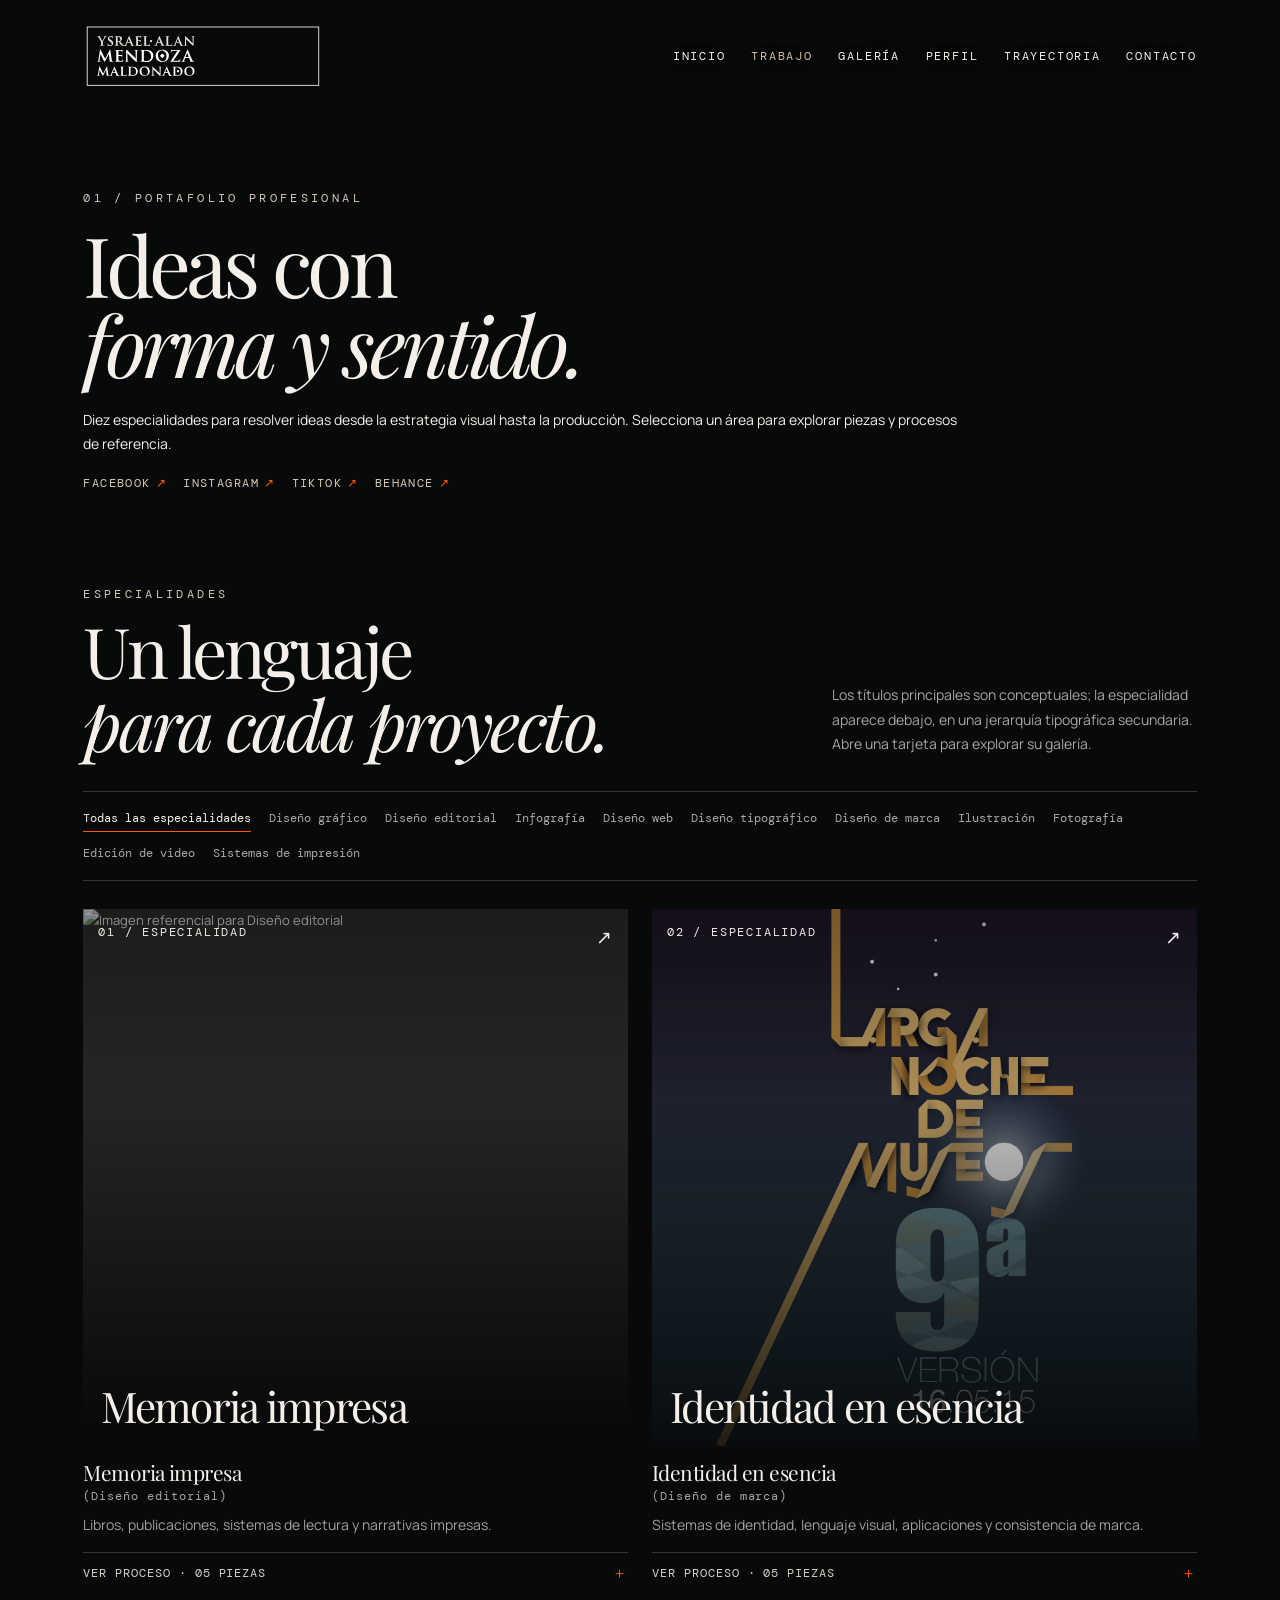
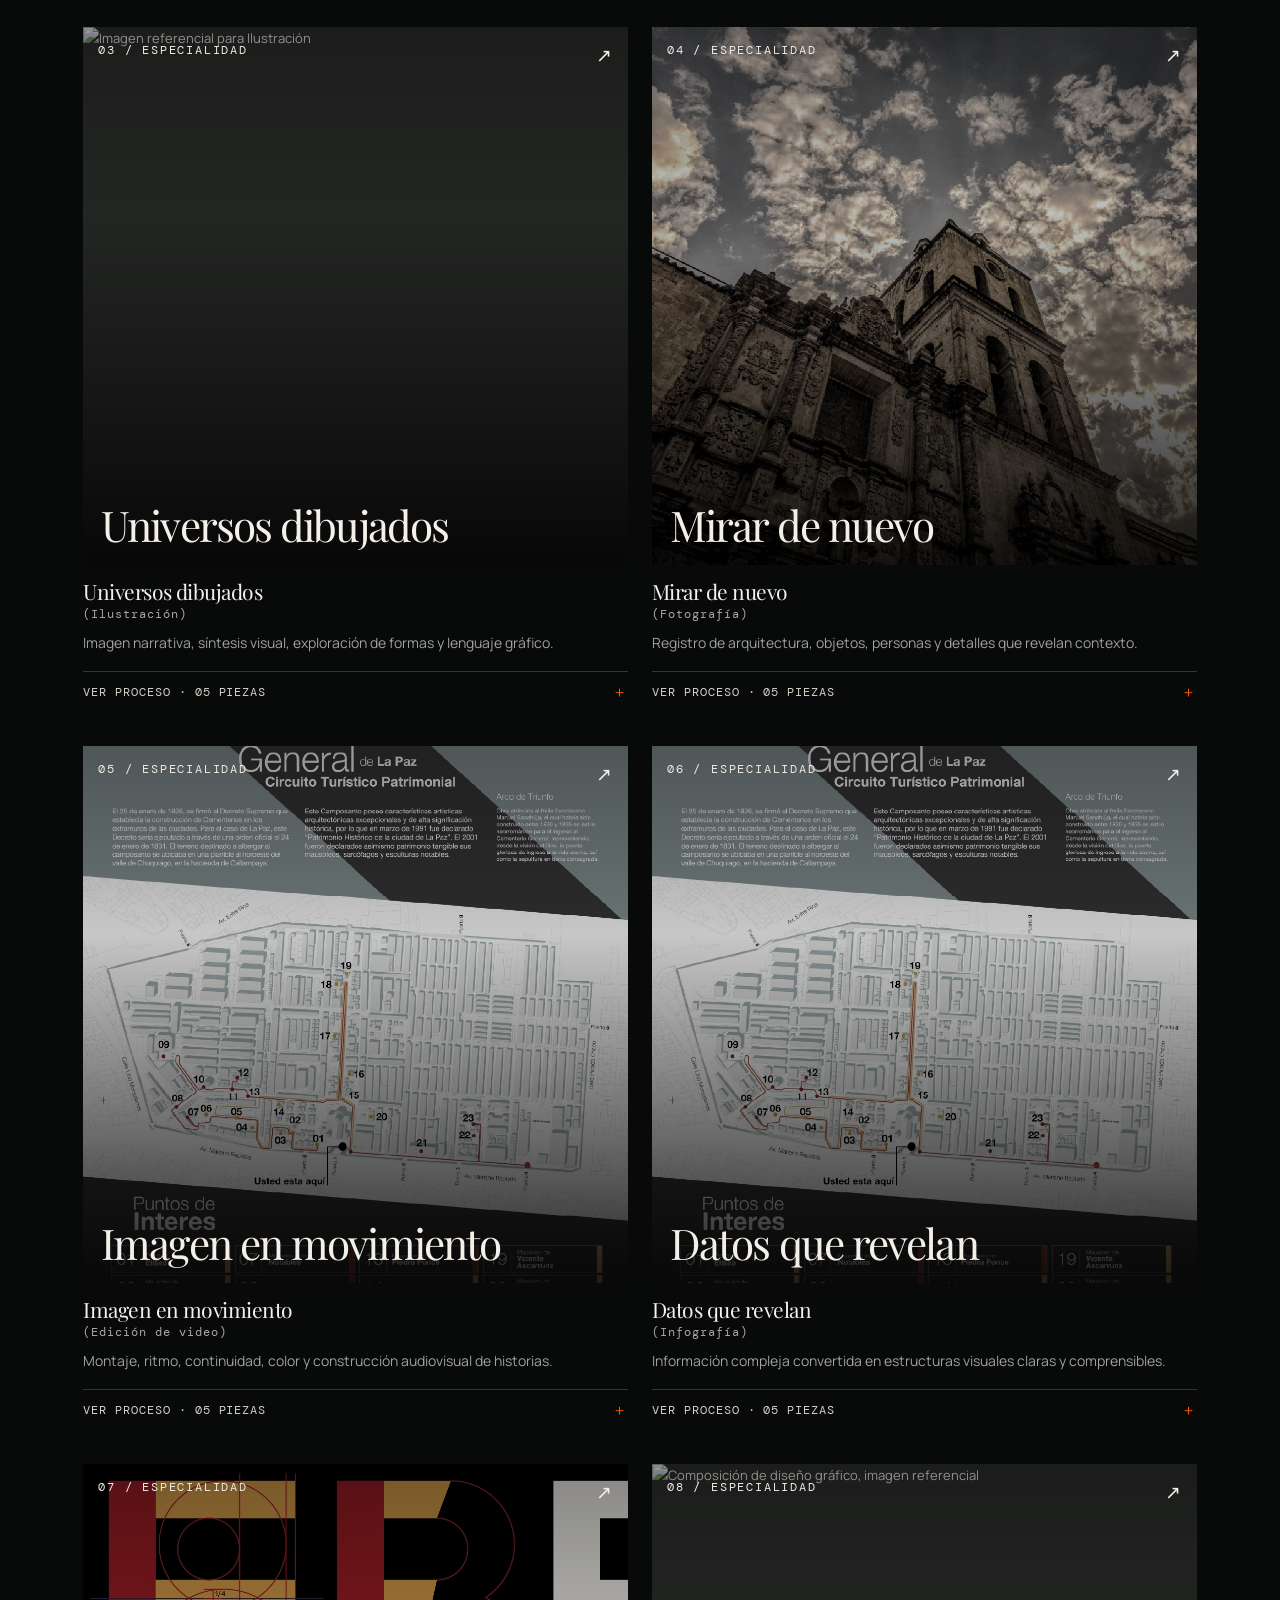
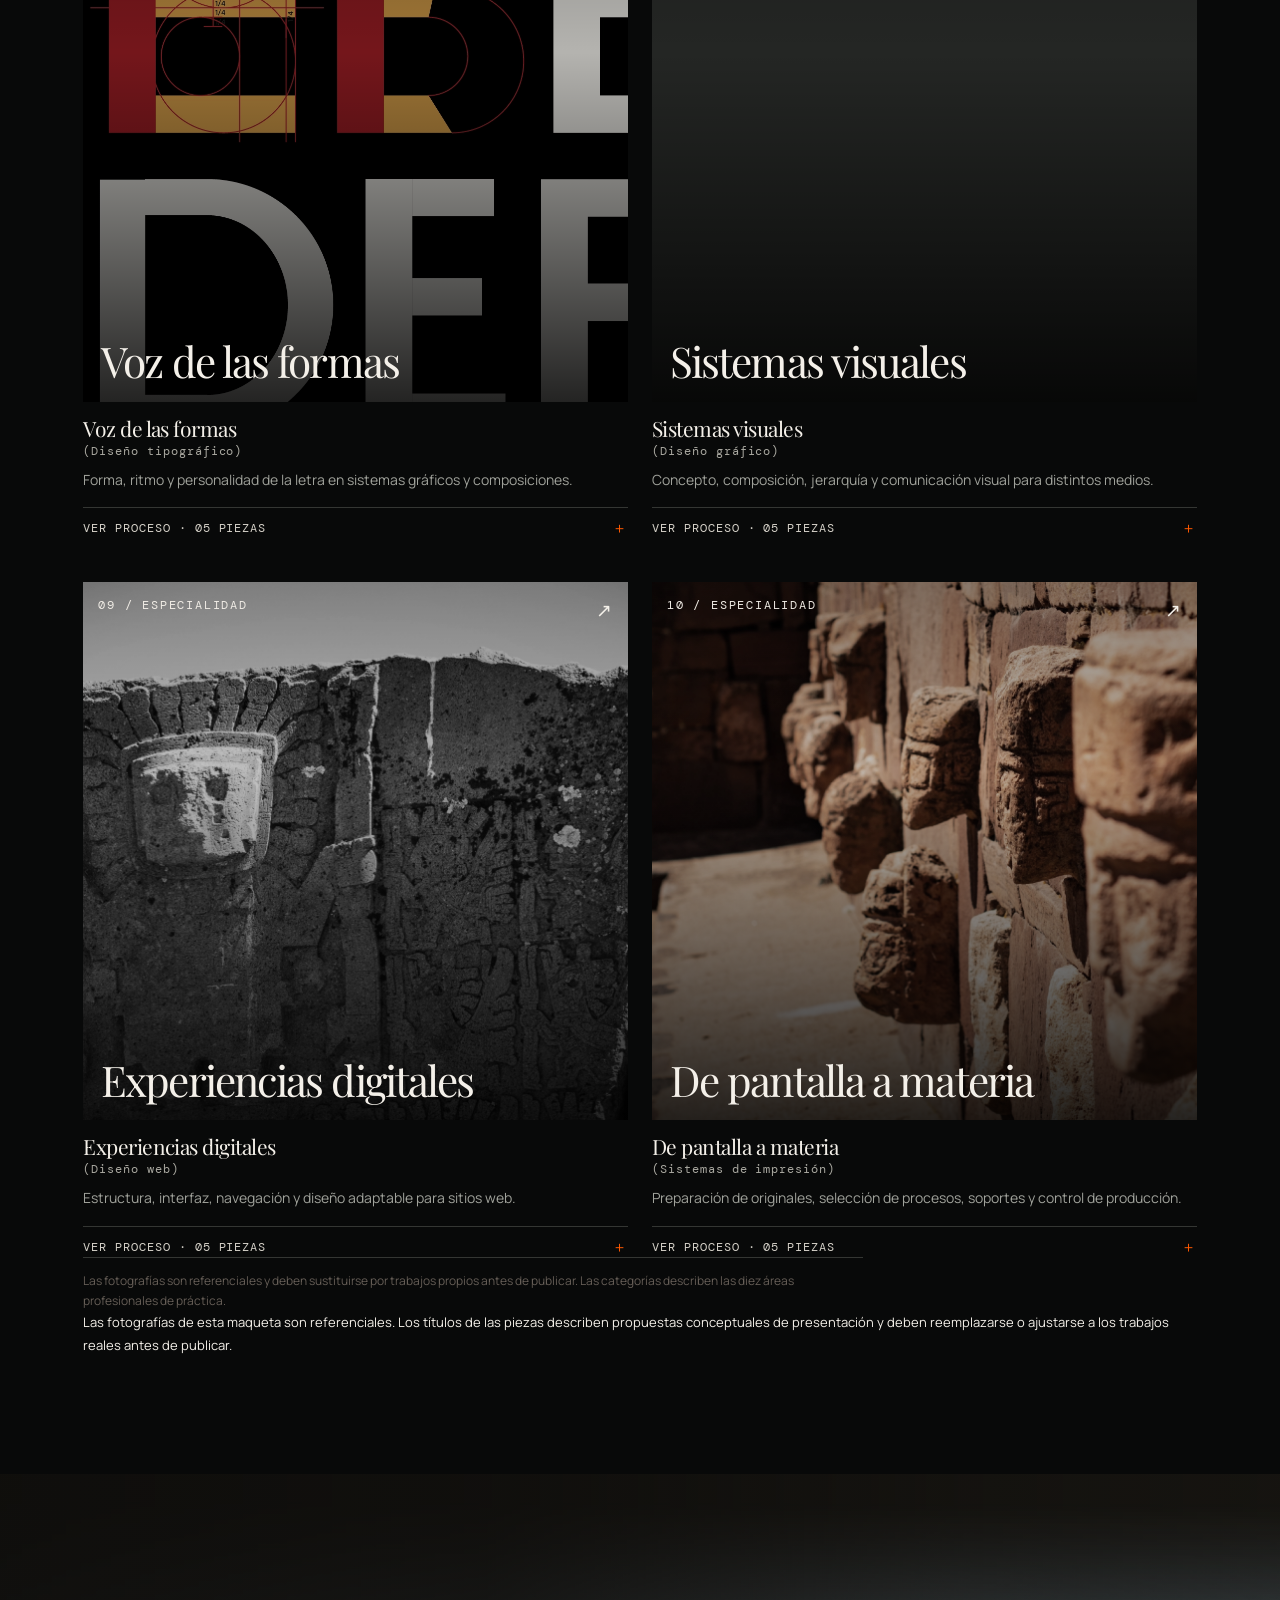
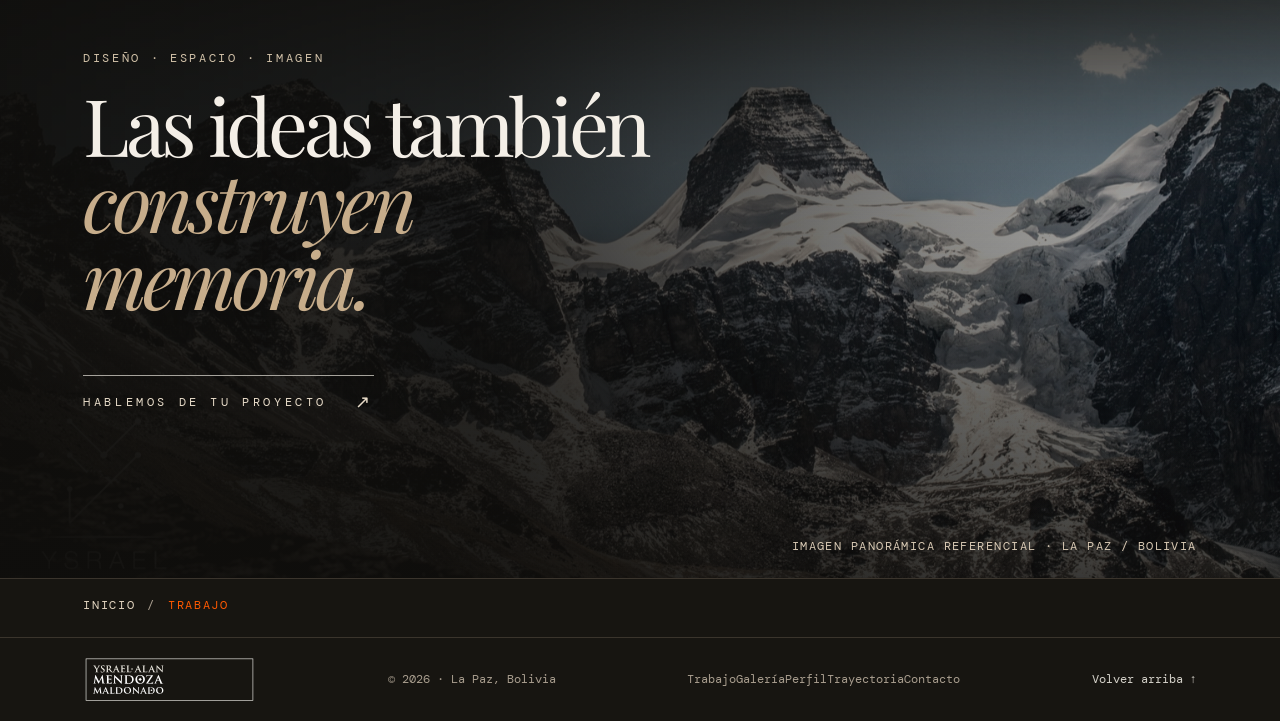
==== commit c3f83107: "actualización2" ====
--- a/trabajo.html
+++ b/trabajo.html
@@ -51,61 +51,61 @@
       <div class="rejilla-especialidades">
       <article class="tarjeta-especialidad" data-specialty="editorial">
         <button class="abrir-especialidad" type="button" data-open-gallery="editorial" aria-haspopup="dialog" aria-label="Abrir galería: Diseño editorial">
-          <span class="portada-especialidad"><img src="https://images.unsplash.com/photo-1544947950-fa07a98d237f?auto=format&fit=crop&w=1200&q=85" alt="Imagen referencial para Diseño editorial" loading="lazy"><span class="numero-portada">01 / ESPECIALIDAD</span><span class="flecha-portada" aria-hidden="true">↗</span><span class="concepto-portada">Memoria impresa</span></span>
+          <span class="portada-especialidad"><img src="imagenes/Catálogo_patrimonio.jpeg" alt="Imagen referencial para Diseño editorial" loading="lazy"><span class="numero-portada">01 / ESPECIALIDAD</span><span class="flecha-portada" aria-hidden="true">↗</span><span class="concepto-portada">Memoria impresa</span></span>
           <span class="metadatos-tarjeta-especialidad"><span class="titulo-especialidad">Memoria impresa</span><span class="nombre-especialidad">(Diseño editorial)</span><span class="descripcion-especialidad">Libros, publicaciones, sistemas de lectura y narrativas impresas.</span><span class="indicacion-abrir">Ver proceso · 05 piezas <b>＋</b></span></span>
         </button>
       </article>
       <article class="tarjeta-especialidad" data-specialty="marca">
         <button class="abrir-especialidad" type="button" data-open-gallery="marca" aria-haspopup="dialog" aria-label="Abrir galería: Diseño de marca">
-          <span class="portada-especialidad"><img src="https://images.unsplash.com/photo-1558655146-d09347e92766?auto=format&fit=crop&w=1200&q=85" alt="Imagen referencial para Diseño de marca" loading="lazy"><span class="numero-portada">02 / ESPECIALIDAD</span><span class="flecha-portada" aria-hidden="true">↗</span><span class="concepto-portada">Identidad en esencia</span></span>
+          <span class="portada-especialidad"><img src="imagenes/Marca.jpeg" alt="Imagen referencial para Diseño de marca" loading="lazy"><span class="numero-portada">02 / ESPECIALIDAD</span><span class="flecha-portada" aria-hidden="true">↗</span><span class="concepto-portada">Identidad en esencia</span></span>
           <span class="metadatos-tarjeta-especialidad"><span class="titulo-especialidad">Identidad en esencia</span><span class="nombre-especialidad">(Diseño de marca)</span><span class="descripcion-especialidad">Sistemas de identidad, lenguaje visual, aplicaciones y consistencia de marca.</span><span class="indicacion-abrir">Ver proceso · 05 piezas <b>＋</b></span></span>
         </button>
       </article>
       <article class="tarjeta-especialidad" data-specialty="ilustracion">
         <button class="abrir-especialidad" type="button" data-open-gallery="ilustracion" aria-haspopup="dialog" aria-label="Abrir galería: Ilustración">
-          <span class="portada-especialidad"><img src="https://images.unsplash.com/photo-1513364776144-60967b0f800f?auto=format&fit=crop&w=1200&q=85" alt="Imagen referencial para Ilustración" loading="lazy"><span class="numero-portada">03 / ESPECIALIDAD</span><span class="flecha-portada" aria-hidden="true">↗</span><span class="concepto-portada">Universos dibujados</span></span>
+          <span class="portada-especialidad"><img src="imagenes/Ilustración2.jpg" alt="Imagen referencial para Ilustración" loading="lazy"><span class="numero-portada">03 / ESPECIALIDAD</span><span class="flecha-portada" aria-hidden="true">↗</span><span class="concepto-portada">Universos dibujados</span></span>
           <span class="metadatos-tarjeta-especialidad"><span class="titulo-especialidad">Universos dibujados</span><span class="nombre-especialidad">(Ilustración)</span><span class="descripcion-especialidad">Imagen narrativa, síntesis visual, exploración de formas y lenguaje gráfico.</span><span class="indicacion-abrir">Ver proceso · 05 piezas <b>＋</b></span></span>
         </button>
       </article>
       <article class="tarjeta-especialidad" data-specialty="fotografia">
         <button class="abrir-especialidad" type="button" data-open-gallery="fotografia" aria-haspopup="dialog" aria-label="Abrir galería: Fotografía">
-          <span class="portada-especialidad"><img src="https://images.unsplash.com/photo-1516035069371-29a1b244cc32?auto=format&fit=crop&w=1200&q=85" alt="Imagen referencial para Fotografía" loading="lazy"><span class="numero-portada">04 / ESPECIALIDAD</span><span class="flecha-portada" aria-hidden="true">↗</span><span class="concepto-portada">Mirar de nuevo</span></span>
+          <span class="portada-especialidad"><img src="imagenes/Fotografia.webp" alt="Imagen referencial para Fotografía" loading="lazy"><span class="numero-portada">04 / ESPECIALIDAD</span><span class="flecha-portada" aria-hidden="true">↗</span><span class="concepto-portada">Mirar de nuevo</span></span>
           <span class="metadatos-tarjeta-especialidad"><span class="titulo-especialidad">Mirar de nuevo</span><span class="nombre-especialidad">(Fotografía)</span><span class="descripcion-especialidad">Registro de arquitectura, objetos, personas y detalles que revelan contexto.</span><span class="indicacion-abrir">Ver proceso · 05 piezas <b>＋</b></span></span>
         </button>
       </article>
       <article class="tarjeta-especialidad" data-specialty="video">
         <button class="abrir-especialidad" type="button" data-open-gallery="video" aria-haspopup="dialog" aria-label="Abrir galería: Edición de video">
-          <span class="portada-especialidad"><img src="https://images.unsplash.com/photo-1492619375914-88005aa9e8fb?auto=format&fit=crop&w=1200&q=85" alt="Imagen referencial para Edición de video" loading="lazy"><span class="numero-portada">05 / ESPECIALIDAD</span><span class="flecha-portada" aria-hidden="true">↗</span><span class="concepto-portada">Imagen en movimiento</span></span>
+          <span class="portada-especialidad"><img src="imagenes/Infografia.webp" alt="Imagen referencial para Edición de video" loading="lazy"><span class="numero-portada">05 / ESPECIALIDAD</span><span class="flecha-portada" aria-hidden="true">↗</span><span class="concepto-portada">Imagen en movimiento</span></span>
           <span class="metadatos-tarjeta-especialidad"><span class="titulo-especialidad">Imagen en movimiento</span><span class="nombre-especialidad">(Edición de video)</span><span class="descripcion-especialidad">Montaje, ritmo, continuidad, color y construcción audiovisual de historias.</span><span class="indicacion-abrir">Ver proceso · 05 piezas <b>＋</b></span></span>
         </button>
       </article>
       <article class="tarjeta-especialidad" data-specialty="infografia">
         <button class="abrir-especialidad" type="button" data-open-gallery="infografia" aria-haspopup="dialog" aria-label="Abrir galería: Infografía">
-          <span class="portada-especialidad"><img src="https://images.unsplash.com/photo-1551288049-bebda4e38f71?auto=format&fit=crop&w=1200&q=85" alt="Imagen referencial para Infografía" loading="lazy"><span class="numero-portada">06 / ESPECIALIDAD</span><span class="flecha-portada" aria-hidden="true">↗</span><span class="concepto-portada">Datos que revelan</span></span>
+          <span class="portada-especialidad"><img src="imagenes/Infografia.webp" alt="Imagen referencial para Infografía" loading="lazy"><span class="numero-portada">06 / ESPECIALIDAD</span><span class="flecha-portada" aria-hidden="true">↗</span><span class="concepto-portada">Datos que revelan</span></span>
           <span class="metadatos-tarjeta-especialidad"><span class="titulo-especialidad">Datos que revelan</span><span class="nombre-especialidad">(Infografía)</span><span class="descripcion-especialidad">Información compleja convertida en estructuras visuales claras y comprensibles.</span><span class="indicacion-abrir">Ver proceso · 05 piezas <b>＋</b></span></span>
         </button>
       </article>
       <article class="tarjeta-especialidad" data-specialty="tipografia">
         <button class="abrir-especialidad" type="button" data-open-gallery="tipografia" aria-haspopup="dialog" aria-label="Abrir galería: Diseño tipográfico">
-          <span class="portada-especialidad"><img src="https://images.unsplash.com/photo-1509223197845-458d87318791?auto=format&fit=crop&w=1200&q=85" alt="Imagen referencial para Diseño tipográfico" loading="lazy"><span class="numero-portada">07 / ESPECIALIDAD</span><span class="flecha-portada" aria-hidden="true">↗</span><span class="concepto-portada">Voz de las formas</span></span>
+          <span class="portada-especialidad"><img src="imagenes/Tipografia.webp" alt="Imagen referencial para Diseño tipográfico" loading="lazy"><span class="numero-portada">07 / ESPECIALIDAD</span><span class="flecha-portada" aria-hidden="true">↗</span><span class="concepto-portada">Voz de las formas</span></span>
           <span class="metadatos-tarjeta-especialidad"><span class="titulo-especialidad">Voz de las formas</span><span class="nombre-especialidad">(Diseño tipográfico)</span><span class="descripcion-especialidad">Forma, ritmo y personalidad de la letra en sistemas gráficos y composiciones.</span><span class="indicacion-abrir">Ver proceso · 05 piezas <b>＋</b></span></span>
         </button>
       </article>
       <article class="tarjeta-especialidad" data-specialty="grafico">
         <button class="abrir-especialidad" type="button" data-open-gallery="grafico" aria-haspopup="dialog" aria-label="Abrir galería: Diseño gráfico">
-          <span class="portada-especialidad"><img src="https://images.unsplash.com/photo-1545235617-9465d2a55698?auto=format&fit=crop&w=1200&q=85" alt="Composición de diseño gráfico, imagen referencial" loading="lazy"><span class="numero-portada">08 / ESPECIALIDAD</span><span class="flecha-portada" aria-hidden="true">↗</span><span class="concepto-portada">Sistemas visuales</span></span>
+          <span class="portada-especialidad"><img src="imagenes/Diseño_gráfico.jpeg" alt="Composición de diseño gráfico, imagen referencial" loading="lazy"><span class="numero-portada">08 / ESPECIALIDAD</span><span class="flecha-portada" aria-hidden="true">↗</span><span class="concepto-portada">Sistemas visuales</span></span>
           <span class="metadatos-tarjeta-especialidad"><span class="titulo-especialidad">Sistemas visuales</span><span class="nombre-especialidad">(Diseño gráfico)</span><span class="descripcion-especialidad">Concepto, composición, jerarquía y comunicación visual para distintos medios.</span><span class="indicacion-abrir">Ver proceso · 05 piezas <b>＋</b></span></span>
         </button>
       </article>
       <article class="tarjeta-especialidad" data-specialty="web">
         <button class="abrir-especialidad" type="button" data-open-gallery="web" aria-haspopup="dialog" aria-label="Abrir galería: Diseño web">
-          <span class="portada-especialidad"><img src="https://images.unsplash.com/photo-1460925895917-afdab827c52f?auto=format&fit=crop&w=1200&q=85" alt="Interfaz digital, imagen referencial" loading="lazy"><span class="numero-portada">09 / ESPECIALIDAD</span><span class="flecha-portada" aria-hidden="true">↗</span><span class="concepto-portada">Experiencias digitales</span></span>
+          <span class="portada-especialidad"><img src="imagenes/Footer.webp"Interfaz digital, imagen referencial" loading="lazy"><span class="numero-portada">09 / ESPECIALIDAD</span><span class="flecha-portada" aria-hidden="true">↗</span><span class="concepto-portada">Experiencias digitales</span></span>
           <span class="metadatos-tarjeta-especialidad"><span class="titulo-especialidad">Experiencias digitales</span><span class="nombre-especialidad">(Diseño web)</span><span class="descripcion-especialidad">Estructura, interfaz, navegación y diseño adaptable para sitios web.</span><span class="indicacion-abrir">Ver proceso · 05 piezas <b>＋</b></span></span>
         </button>
       </article>
       <article class="tarjeta-especialidad" data-specialty="impresion">
         <button class="abrir-especialidad" type="button" data-open-gallery="impresion" aria-haspopup="dialog" aria-label="Abrir galería: Sistemas de impresión">
-          <span class="portada-especialidad"><img src="https://images.unsplash.com/photo-1586075010923-2dd4570fb338?auto=format&fit=crop&w=1200&q=85" alt="Material impreso y pruebas de color, imagen referencial" loading="lazy"><span class="numero-portada">10 / ESPECIALIDAD</span><span class="flecha-portada" aria-hidden="true">↗</span><span class="concepto-portada">De pantalla a materia</span></span>
+          <span class="portada-especialidad"><img src="imagenes/Footer1.webp" alt="Material impreso y pruebas de color, imagen referencial" loading="lazy"><span class="numero-portada">10 / ESPECIALIDAD</span><span class="flecha-portada" aria-hidden="true">↗</span><span class="concepto-portada">De pantalla a materia</span></span>
           <span class="metadatos-tarjeta-especialidad"><span class="titulo-especialidad">De pantalla a materia</span><span class="nombre-especialidad">(Sistemas de impresión)</span><span class="descripcion-especialidad">Preparación de originales, selección de procesos, soportes y control de producción.</span><span class="indicacion-abrir">Ver proceso · 05 piezas <b>＋</b></span></span>
         </button>
       </article>
@@ -131,7 +131,7 @@
       </div>
     </div>
     <section class="panorama-pie-pagina" aria-label="Cierre visual del portafolio">
-      <img src="https://images.unsplash.com/photo-1518005020951-eccb494ad742?auto=format&fit=crop&w=2200&q=90" alt="Composición arquitectónica panorámica, imagen referencial" loading="lazy">
+      <img src="imagenes/Footer2.webp" alt="Composición arquitectónica panorámica, imagen referencial" loading="lazy">
       <div class="velo-panorama-pie"></div>
       <div class="contenido-panorama-pie">
         <p class="antetitulo">Diseño · Espacio · Imagen</p>
